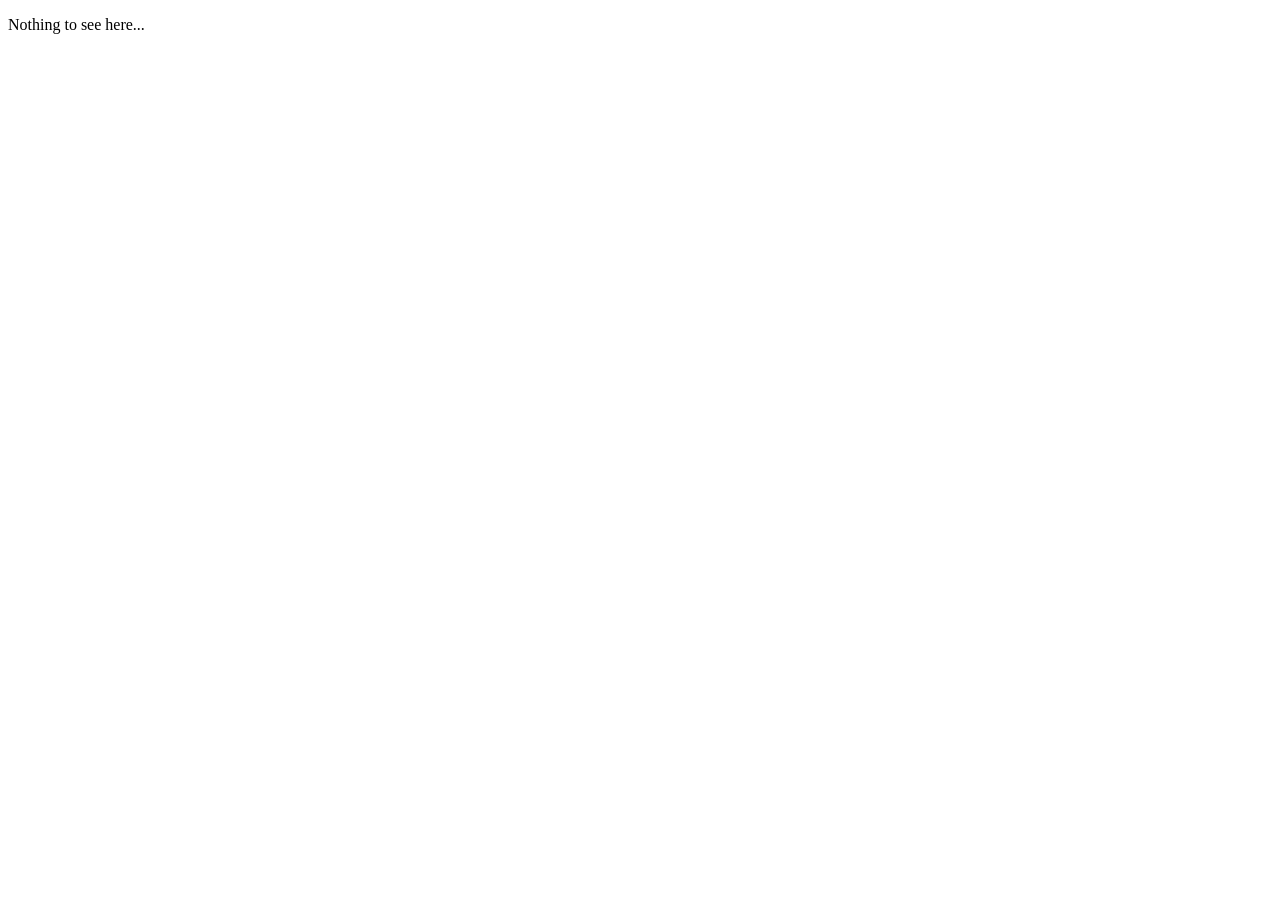
==== index.html @ c0b7fe84 "update index.html" ====
<!DOCTYPE html>
<html lang="en">
<head>
  <meta charset="UTF-8">
  <meta http-equiv="X-UA-Compatible" content="IE=Edge">
  <meta name="viewport" content="width=device-width, initial-scale=1">

  <title>HTML</title>
  
  <!-- HTML -->
  

  <!-- Custom Styles -->
  <link rel="stylesheet" href="style.css">
</head>

<body>
  <p>Nothing to see here...</p>
  <!-- Project -->
  <script src="main.js"></script>
</body>
</html>
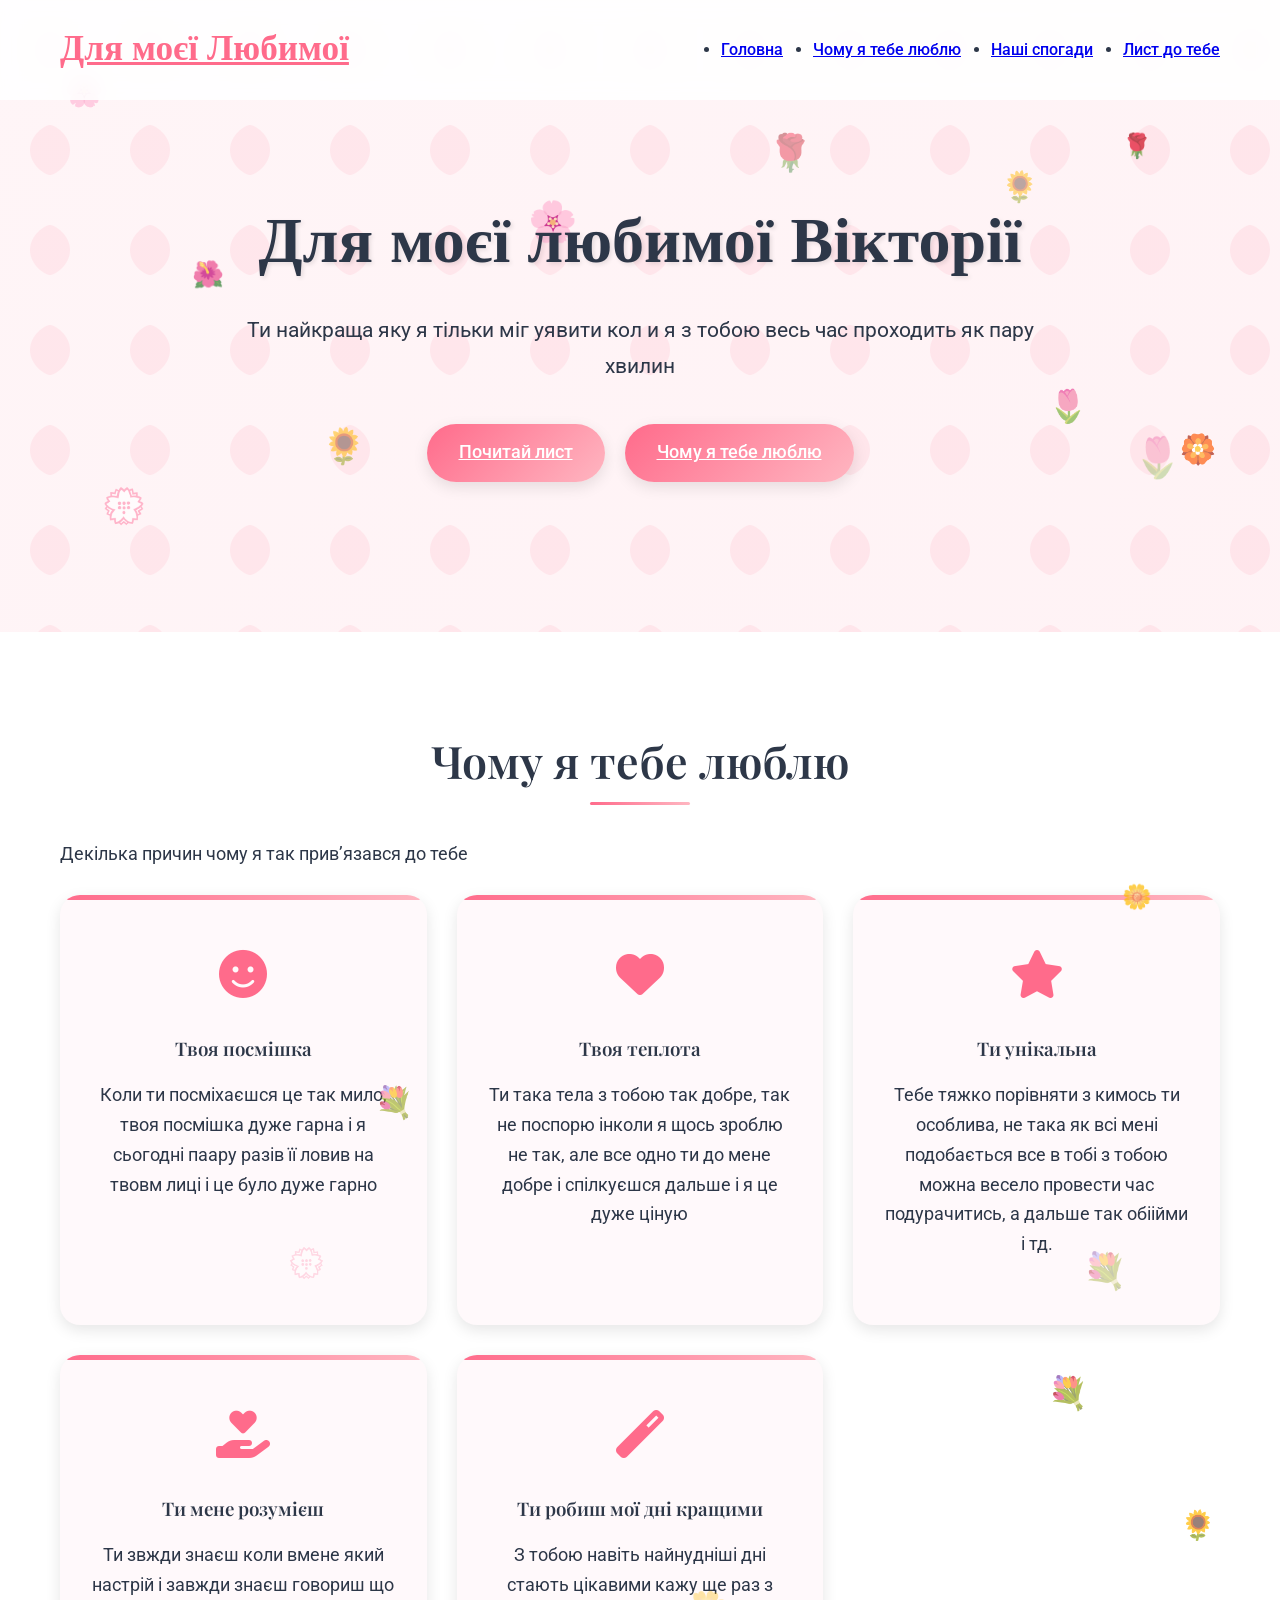
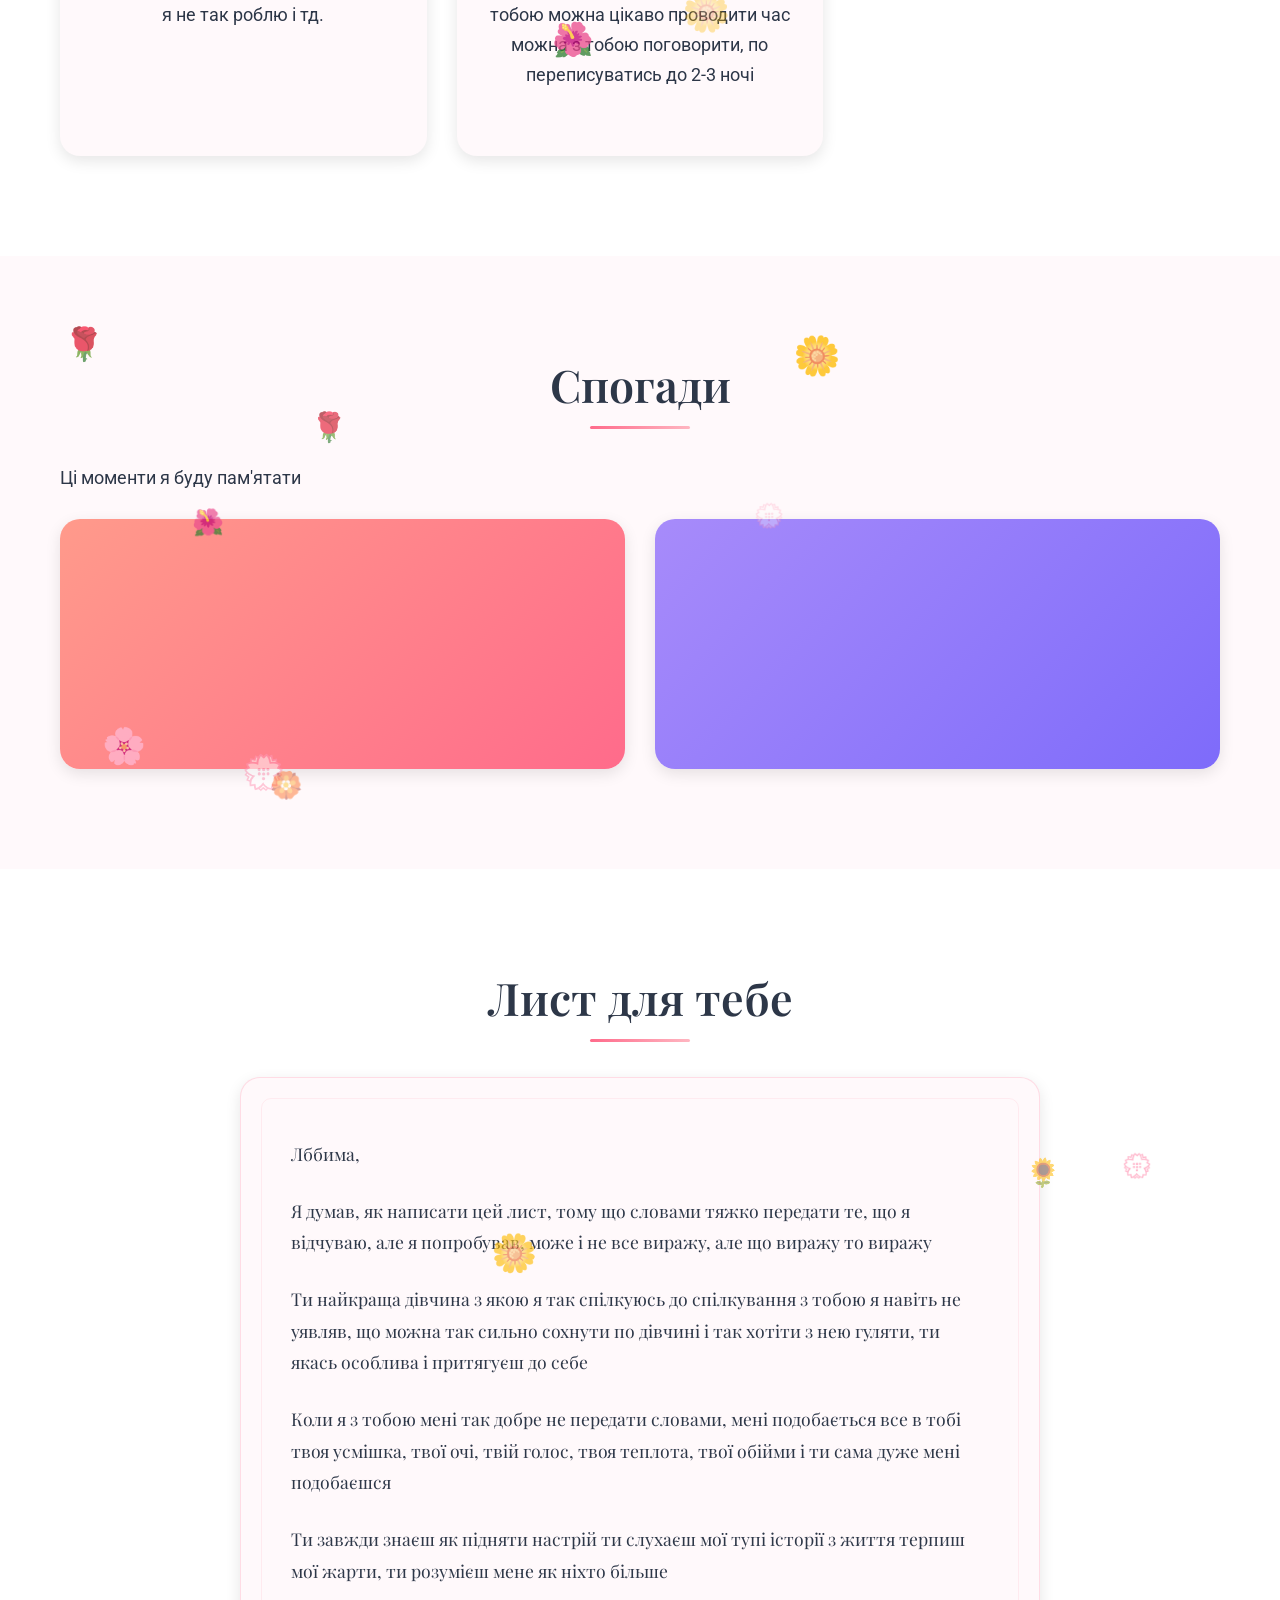
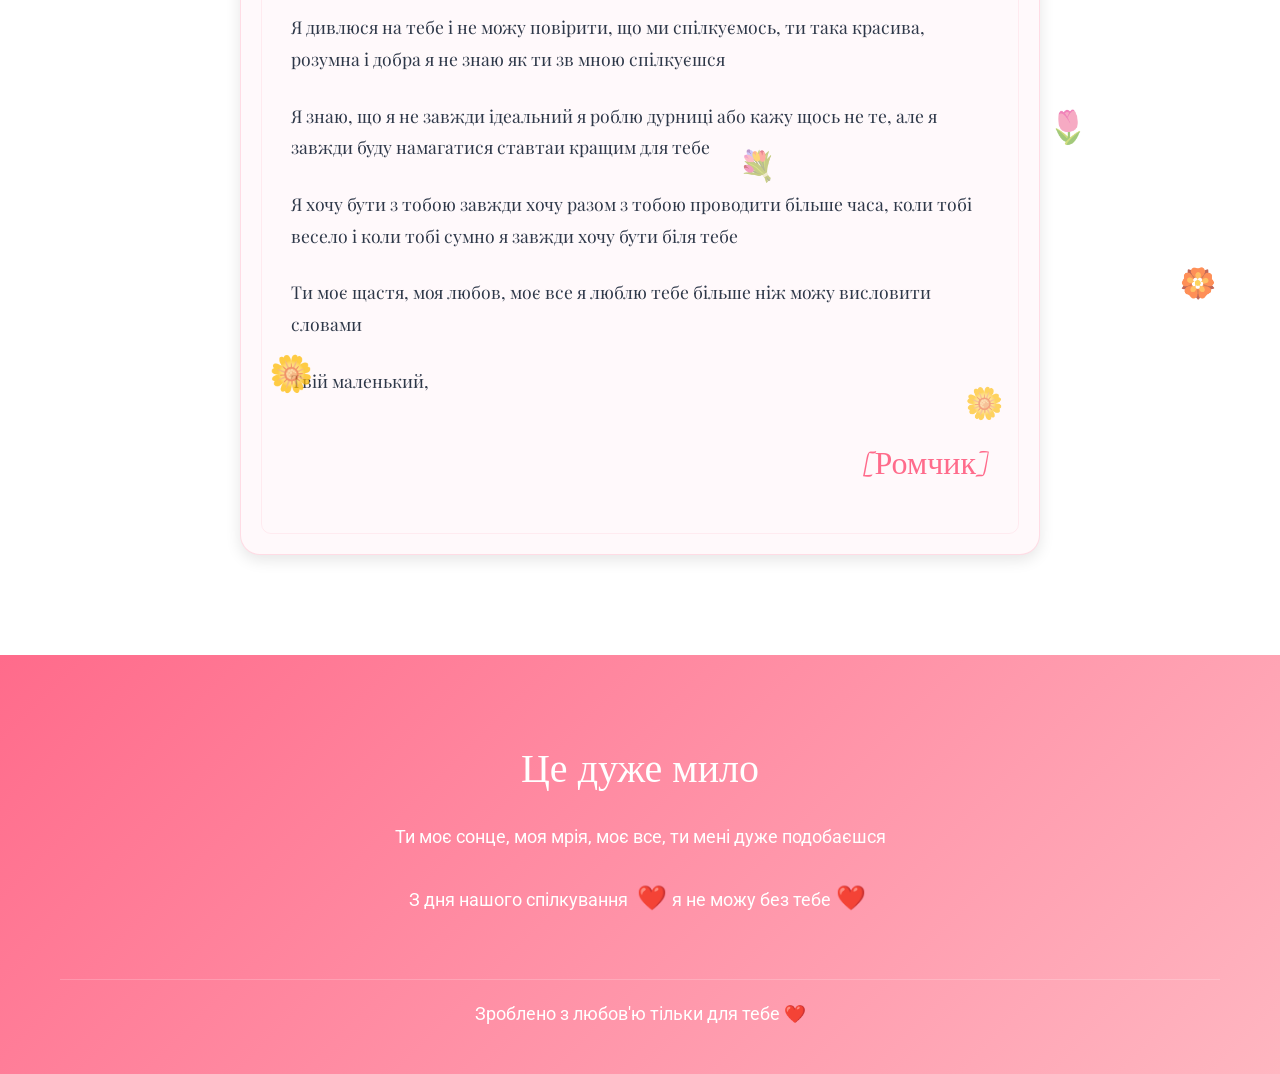
==== commit c07b77b6: "update index.html" ====
--- a/index.html
+++ b/index.html
@@ -1,22 +1,864 @@
 <!DOCTYPE html>
-<html lang="en">
+<html lang="uk">
 <head>
-  <meta charset="UTF-8">
-  <meta http-equiv="X-UA-Compatible" content="IE=Edge">
-  <meta name="viewport" content="width=device-width, initial-scale=1">
-
-  <title>HTML</title>
-  
-  <!-- HTML -->
-  
-
-  <!-- Custom Styles -->
-  <link rel="stylesheet" href="style.css">
+    <meta charset="UTF-8">
+    <meta name="viewport" content="width=device-width, initial-scale=1.0">
+    <title>Для моєї дівчини</title>
+    <link rel="stylesheet" href="https://cdnjs.cloudflare.com/ajax/libs/font-awesome/6.4.0/css/all.min.css">
+    <link href="https://fonts.googleapis.com/css2?family=Dancing+Script:wght@400;500;600;700&family=Playfair+Display:ital,wght@0,400;0,500;0,600;1,400&family=Roboto:wght@300;400;500&display=swap" rel="stylesheet">
+    <style>
+        :root {
+            --primary: #FF6B8B;
+            --primary-light: #FFB6C1;
+            --secondary: #FFD166;
+            --accent: #A78BFA;
+            --dark: #2D3748;
+            --light: #FFF9FB;
+            --transition: all 0.5s ease;
+            --shadow: 0 5px 15px rgba(0, 0, 0, 0.1);
+        }
+
+        * {
+            margin: 0;
+            padding: 0;
+            box-sizing: border-box;
+        }
+
+        html {
+            scroll-behavior: smooth;
+        }
+
+        body {
+            font-family: 'Roboto', sans-serif;
+            line-height: 1.7;
+            color: var(--dark);
+            background: linear-gradient(135deg, #fff5f7 0%, #ffeef2 100%);
+            overflow-x: hidden;
+            min-height: 100vh;
+        }
+
+        .container {
+            width: 100%;
+            max-width: 1200px;
+            margin: 0 auto;
+            padding: 0 20px;
+        }
+
+        section {
+            padding: 100px 0;
+            position: relative;
+        }
+
+        h1, h2, h3, h4, h5, h6 {
+            font-family: 'Playfair Display', serif;
+            font-weight: 600;
+            line-height: 1.3;
+            margin-bottom: 20px;
+        }
+
+        h1 {
+            font-size: 4rem;
+            font-family: 'Dancing Script', cursive;
+            text-shadow: 2px 2px 4px rgba(0, 0, 0, 0.1);
+        }
+
+        h2 {
+            font-size: 2.8rem;
+            text-align: center;
+            margin-bottom: 50px;
+            position: relative;
+        }
+
+        h2::after {
+            content: '';
+            position: absolute;
+            bottom: -15px;
+            left: 50%;
+            transform: translateX(-50%);
+            width: 100px;
+            height: 3px;
+            background: linear-gradient(to right, var(--primary), var(--primary-light));
+            border-radius: 3px;
+        }
+
+        p {
+            margin-bottom: 25px;
+            font-size: 1.1rem;
+        }
+
+        .btn {
+            display: inline-block;
+            padding: 14px 32px;
+            background: linear-gradient(135deg, var(--primary), var(--primary-light));
+            color: white;
+            border: none;
+            border-radius: 50px;
+            font-weight: 500;
+            cursor: pointer;
+            transition: var(--transition);
+            text-align: center;
+            box-shadow: var(--shadow);
+            font-size: 1.1rem;
+        }
+
+        .btn:hover {
+            transform: translateY(-5px);
+            box-shadow: 0 10px 20px rgba(0, 0, 0, 0.15);
+        }
+
+        .heart {
+            color: var(--primary);
+            animation: heartbeat 1.5s ease infinite;
+        }
+
+        /* Header */
+        header {
+            position: fixed;
+            top: 0;
+            left: 0;
+            width: 100%;
+            z-index: 1000;
+            padding: 20px 0;
+            transition: var(--transition);
+            background-color: rgba(255, 255, 255, 0.9);
+            backdrop-filter: blur(10px);
+        }
+
+        header.scrolled {
+            padding: 15px 0;
+            box-shadow: var(--shadow);
+        }
+
+        .header-container {
+            display: flex;
+            justify-content: space-between;
+            align-items: center;
+        }
+
+        .logo {
+            font-family: 'Dancing Script', cursive;
+            font-size: 2.2rem;
+            font-weight: 700;
+            color: var(--primary);
+        }
+
+        .nav-links {
+            display: flex;
+            gap: 30px;
+        }
+
+        .nav-links a {
+            font-weight: 500;
+            position: relative;
+        }
+
+        .nav-links a::after {
+            content: '';
+            position: absolute;
+            bottom: -5px;
+            left: 0;
+            width: 0;
+            height: 2px;
+            background-color: var(--primary);
+            transition: var(--transition);
+        }
+
+        .nav-links a:hover::after {
+            width: 100%;
+        }
+
+        /* Hero Section */
+        .hero {
+            padding: 200px 0 150px;
+            text-align: center;
+            background: url('data:image/svg+xml;utf8,<svg xmlns="http://www.w3.org/2000/svg" width="100" height="100" viewBox="0 0 100 100"><path fill="%23FF6B8B" opacity="0.1" d="M30,50 C30,65 45,75 50,75 C55,75 70,65 70,50 C70,35 55,25 50,25 C45,25 30,35 30,50 Z"/></svg>') repeat;
+            position: relative;
+            overflow: hidden;
+        }
+
+        .hero-content {
+            max-width: 800px;
+            margin: 0 auto;
+            position: relative;
+            z-index: 2;
+        }
+
+        .hero h1 {
+            margin-bottom: 30px;
+            animation: fadeInUp 1s ease;
+        }
+
+        .hero p {
+            font-size: 1.3rem;
+            margin-bottom: 40px;
+            animation: fadeInUp 1s ease 0.3s both;
+        }
+
+        .hero-btns {
+            display: flex;
+            gap: 20px;
+            justify-content: center;
+            animation: fadeInUp 1s ease 0.6s both;
+        }
+
+        /* Love Reasons Section */
+        .love-reasons {
+            background-color: white;
+            position: relative;
+        }
+
+        .reasons-grid {
+            display: grid;
+            grid-template-columns: repeat(auto-fit, minmax(300px, 1fr));
+            gap: 30px;
+        }
+
+        .reason-card {
+            background-color: var(--light);
+            padding: 40px 30px;
+            border-radius: 20px;
+            box-shadow: var(--shadow);
+            transition: var(--transition);
+            text-align: center;
+            position: relative;
+            overflow: hidden;
+        }
+
+        .reason-card::before {
+            content: '';
+            position: absolute;
+            top: 0;
+            left: 0;
+            width: 100%;
+            height: 5px;
+            background: linear-gradient(to right, var(--primary), var(--primary-light));
+        }
+
+        .reason-card:hover {
+            transform: translateY(-10px);
+            box-shadow: 0 15px 30px rgba(0, 0, 0, 0.15);
+        }
+
+        .reason-icon {
+            font-size: 3rem;
+            color: var(--primary);
+            margin-bottom: 20px;
+        }
+
+        /* Memories Section */
+        .memories {
+            background-color: var(--light);
+            position: relative;
+        }
+
+        .memories-grid {
+            display: grid;
+            grid-template-columns: repeat(auto-fit, minmax(300px, 1fr));
+            gap: 30px;
+        }
+
+        .memory-card {
+            border-radius: 20px;
+            overflow: hidden;
+            box-shadow: var(--shadow);
+            transition: var(--transition);
+            position: relative;
+        }
+
+        .memory-card:hover {
+            transform: translateY(-10px);
+            box-shadow: 0 15px 30px rgba(0, 0, 0, 0.15);
+        }
+
+        .memory-img {
+            width: 100%;
+            height: 250px;
+            object-fit: cover;
+            transition: var(--transition);
+        }
+
+        .memory-overlay {
+            position: absolute;
+            bottom: 0;
+            left: 0;
+            right: 0;
+            background: linear-gradient(to top, rgba(0,0,0,0.7), transparent);
+            color: white;
+            padding: 30px 20px 20px;
+            transform: translateY(100%);
+            transition: var(--transition);
+        }
+
+        .memory-card:hover .memory-overlay {
+            transform: translateY(0);
+        }
+
+        /* Love Letter Section */
+        .love-letter {
+            background-color: white;
+            position: relative;
+        }
+
+        .letter-container {
+            max-width: 800px;
+            margin: 0 auto;
+            background-color: var(--light);
+            padding: 60px 50px;
+            border-radius: 20px;
+            box-shadow: var(--shadow);
+            position: relative;
+            border: 1px solid rgba(255, 107, 139, 0.2);
+        }
+
+        .letter-container::before {
+            content: '';
+            position: absolute;
+            top: 20px;
+            left: 20px;
+            right: 20px;
+            bottom: 20px;
+            border: 1px solid rgba(255, 107, 139, 0.1);
+            border-radius: 10px;
+            pointer-events: none;
+        }
+
+        .letter-content {
+            font-family: 'Playfair Display', serif;
+            font-size: 1.2rem;
+            line-height: 1.8;
+        }
+
+        .signature {
+            text-align: right;
+            font-family: 'Dancing Script', cursive;
+            font-size: 2rem;
+            margin-top: 40px;
+            color: var(--primary);
+        }
+
+        /* Flowers */
+        .flower {
+            position: absolute;
+            z-index: 1;
+            opacity: 0.7;
+            animation: float 6s ease-in-out infinite;
+        }
+
+        .flower-1 {
+            top: 10%;
+            left: 5%;
+            animation-delay: 0s;
+            font-size: 2rem;
+            color: var(--primary);
+        }
+
+        .flower-2 {
+            top: 20%;
+            right: 10%;
+            animation-delay: 1s;
+            font-size: 1.5rem;
+            color: var(--accent);
+        }
+
+        .flower-3 {
+            bottom: 15%;
+            left: 8%;
+            animation-delay: 2s;
+            font-size: 2.2rem;
+            color: var(--primary-light);
+        }
+
+        .flower-4 {
+            bottom: 25%;
+            right: 5%;
+            animation-delay: 3s;
+            font-size: 1.8rem;
+            color: var(--secondary);
+        }
+
+        .flower-5 {
+            top: 40%;
+            left: 15%;
+            animation-delay: 4s;
+            font-size: 1.6rem;
+            color: var(--primary);
+        }
+
+        .flower-6 {
+            top: 60%;
+            right: 15%;
+            animation-delay: 5s;
+            font-size: 2rem;
+            color: var(--accent);
+        }
+
+        /* Footer */
+        footer {
+            background: linear-gradient(135deg, var(--primary), var(--primary-light));
+            color: white;
+            padding: 80px 0 20px;
+            text-align: center;
+        }
+
+        .footer-content {
+            max-width: 600px;
+            margin: 0 auto 60px;
+        }
+
+        .footer-logo {
+            font-family: 'Dancing Script', cursive;
+            font-size: 2.5rem;
+            margin-bottom: 20px;
+        }
+
+        .footer-heart {
+            color: white;
+            animation: heartbeat 1.5s ease infinite;
+            font-size: 1.5rem;
+            margin: 0 5px;
+        }
+
+        .social-links {
+            display: flex;
+            justify-content: center;
+            gap: 20px;
+            margin-top: 30px;
+        }
+
+        .social-links a {
+            display: flex;
+            align-items: center;
+            justify-content: center;
+            width: 50px;
+            height: 50px;
+            border-radius: 50%;
+            background-color: rgba(255, 255, 255, 0.2);
+            transition: var(--transition);
+        }
+
+        .social-links a:hover {
+            background-color: rgba(255, 255, 255, 0.3);
+            transform: translateY(-5px);
+        }
+
+        .footer-bottom {
+            padding-top: 20px;
+            border-top: 1px solid rgba(255, 255, 255, 0.2);
+        }
+
+        /* Animations */
+        @keyframes fadeInUp {
+            from {
+                opacity: 0;
+                transform: translateY(30px);
+            }
+            to {
+                opacity: 1;
+                transform: translateY(0);
+            }
+        }
+
+        @keyframes float {
+            0% {
+                transform: translateY(0) rotate(0deg);
+            }
+            50% {
+                transform: translateY(-20px) rotate(10deg);
+            }
+            100% {
+                transform: translateY(0) rotate(0deg);
+            }
+        }
+
+        @keyframes heartbeat {
+            0% {
+                transform: scale(1);
+            }
+            5% {
+                transform: scale(1.1);
+            }
+            10% {
+                transform: scale(1);
+            }
+            15% {
+                transform: scale(1.2);
+            }
+            50% {
+                transform: scale(1);
+            }
+            100% {
+                transform: scale(1);
+            }
+        }
+
+        /* Responsive Design */
+        @media (max-width: 992px) {
+            h1 {
+                font-size: 3.2rem;
+            }
+            
+            h2 {
+                font-size: 2.4rem;
+            }
+        }
+
+        @media (max-width: 768px) {
+            .nav-links {
+                display: none;
+            }
+            
+            .hero {
+                padding: 150px 0 100px;
+            }
+            
+            .hero-btns {
+                flex-direction: column;
+                align-items: center;
+            }
+            
+            section {
+                padding: 80px 0;
+            }
+            
+            .letter-container {
+                padding: 40px 30px;
+            }
+        }
+
+        @media (max-width: 576px) {
+            h1 {
+                font-size: 2.5rem;
+            }
+            
+            h2 {
+                font-size: 2rem;
+            }
+            
+            .btn {
+                padding: 12px 24px;
+            }
+        }
+    </style>
 </head>
-
 <body>
-  <p>Nothing to see here...</p>
-  <!-- Project -->
-  <script src="main.js"></script>
+    <!-- Header -->
+    <header id="header">
+        <div class="container header-container">
+            <a href="#" class="logo">Для моєї Любимої</a>
+            
+            <nav class="nav">
+                <ul class="nav-links">
+                    <li><a href="#home">Головна</a></li>
+                    <li><a href="#reasons">Чому я тебе люблю</a></li>
+                    <li><a href="#memories">Наші спогади</a></li>
+                    <li><a href="#letter">Лист до тебе</a></li>
+                </ul>
+            </nav>
+        </div>
+    </header>
+
+    <!-- Hero Section -->
+    <section class="hero" id="home">
+        <div class="container">
+            <div class="hero-content">
+                <h1>Для моєї любимої Вікторії</h1>
+                <p>Ти найкраща яку я тільки міг уявити кол и я з тобою весь час проходить як пару хвилин</p>
+                <div class="hero-btns">
+                    <a href="#letter" class="btn">Почитай лист</a>
+                    <a href="#reasons" class="btn btn-secondary">Чому я тебе люблю</a>
+                </div>
+            </div>
+        </div>
+        
+        <!-- Animated Flowers -->
+        <div class="flower flower-1">🌸</div>
+        <div class="flower flower-2">🌹</div>
+        <div class="flower flower-3">💮</div>
+        <div class="flower flower-4">🏵️</div>
+        <div class="flower flower-5">🌺</div>
+        <div class="flower flower-6">🌷</div>
+    </section>
+
+    <!-- Love Reasons Section -->
+    <section class="love-reasons" id="reasons">
+        <div class="container">
+            <h2>Чому я тебе люблю</h2>
+            <p class="section-subtitle">Декілька причин чому я так привʼязався до тебе</p>
+            
+            <div class="reasons-grid">
+                <div class="reason-card">
+                    <div class="reason-icon">
+                        <i class="fas fa-smile"></i>
+                    </div>
+                    <h3>Твоя посмішка</h3>
+                    <p>Коли ти посміхаєшся це так мило, твоя посмішка дуже гарна і я сьогодні пару разів її ловив на твомв лиці і це було дуже гарно</p>
+                </div>
+                
+                <div class="reason-card">
+                    <div class="reason-icon">
+                        <i class="fas fa-heart"></i>
+                    </div>
+                    <h3>Твоя теплота</h3>
+                    <p>Ти така тепла з тобою так добре, так не поспорю інколи я щось зроблю не так, але все одно ти до мене добре і спілкуєшся дальше і я це дуже ціную</p>
+                </div>
+               
+                <div class="reason-card">
+                    <div class="reason-icon">
+                        <i class="fas fa-star"></i>
+                    </div>
+                    <h3>Ти унікальна</h3>
+                    <p>Тебе тяжко порівняти з кимось ти особлива, не така як всі мені подобається все в тобі з тобою можна весело провести час подурачитись, а дальше так обіійми і тд.</p>
+                </div>
+                
+                <div class="reason-card">
+                    <div class="reason-icon">
+                        <i class="fas fa-hand-holding-heart"></i>
+                    </div>
+                    <h3>Ти мене розумієш</h3>
+                    <p>Ти завжди знаєш коли вмене який настрій і завжди знаєш говориш що я не так роблю і тд.</p>
+                </div>
+                
+                <div class="reason-card">
+                    <div class="reason-icon">
+                        <i class="fas fa-magic"></i>
+                    </div>
+                    <h3>Ти робиш мої дні кращими</h3>
+                    <p>З тобою навіть найнудніші дні стають цікавими кажу ще раз з тобою можна цікаво проводити час можна з тобою поговорити, по переписуватись до 2-3 ночі</p>
+                </div>
+            </div>
+        </div>
+        
+        <!-- More Flowers -->
+        <div class="flower flower-2">🌼</div>
+        <div class="flower flower-4">🌻</div>
+        <div class="flower flower-6">💐</div>
+    </section>
+
+    <!-- Memories Section -->
+    <section class="memories" id="memories">
+        <div class="container">
+            <h2>Спогади</h2>
+            <p class="section-subtitle">Ці моменти я буду пам'ятати</p>
+            
+            <div class="memories-grid">
+                <div class="memory-card">
+                    <div class="memory-img" style="background: linear-gradient(135deg, #FF9A8B, #FF6B8B);"></div>
+                    <div class="memory-overlay">
+                        <h3>Як я тобі написав що ти мені подобаєшся</h3>
+                        <p>Я пам'ятаю той день, коли написав що ти мені подобаєшся так це було крінжово, але що за то зараз добре ну так може тобі зі мною не добре, в деяких моментах не слідкую за мовою і тд</p>
+                    </div>
+                </div>
+                
+                <div class="memory-card">
+                    <div class="memory-img" style="background: linear-gradient(135deg, #A78BFA, #7E6BFA);"></div>
+                    <div class="memory-overlay">
+                        <h3>Перший раз гуляли в двох</h3>
+                        <p>Ми пішли гуляти і я запитав де Анжеліка бо думав що вона буде також, так і зрозумів після цієї прогулянки що мені добре
+                        з тобою, ми тоді весело провели час</p>
+                    </div>
+                </div>
+            </div>
+        </div>
+        
+        <!-- More Flowers -->
+        <div class="flower flower-1">🌹</div>
+        <div class="flower flower-3">🌸</div>
+        <div class="flower flower-5">🌺</div>
+    </section>
+
+    <!-- Love Letter Section -->
+    <section class="love-letter" id="letter">
+        <div class="container">
+            <h2>Лист для тебе</h2>
+            
+            <div class="letter-container">
+                <div class="letter-content">
+                    <p>Любима,</p>
+                    
+                    <p>Я 
+                    думав, як написати цей лист, тому що словами тяжко передати те, що я відчуваю, але я попробував, може і не все виражу, але що виражу то виражу</p>
+                    
+                    <p>Ти найкраща дівчина з якою я так спілкуюсь до спілкування з тобою я навіть не уявляв, що можна так сильно сохнути по дівчині і так хотіти з нею гуляти, ти якась особлива і притягуєш до себе</p>
+                    
+                    <p>Коли я з тобою мені так добре не передати словами, мені подобається все в тобі твоя усмішка, твої очі, твій голос, твоя теплота, твої обійми і ти сама дуже мені подобаєшся</p>
+                    
+                    <p>Ти завжди знаєш як підняти настрій ти слухаєш мої тупі історії з життя терпиш мої жарти, ти розумієш мене як ніхто більше</p>
+                    
+                    <p>Я дивлюся на тебе і не можу повірити, що ми спілкуємось, ти така красива, розумна і добра я не знаю як ти зв мною спілкуєшся</p>
+                    
+                    <p>Я знаю, що я не завжди ідеальний я роблю дурниці або кажу щось не те, але я завжди буду намагатися ставати кращим для тебе</p>
+                    
+                    <p>Я хочу бути з тобою завжди хочу разом з тобою проводити більше часа, коли тобі весело і коли тобі сумно я завжди хочу бути біля тебе</p>
+                    
+                    <p>Ти моє щастя, моя любов, моє все я люблю тебе більше ніж можу висловити словами</p>
+                    
+                    <p>Твій маленький,</p>
+                    
+                    <div class="signature">[Ромчик]</div>
+                </div>
+            </div>
+        </div>
+        
+        <!-- More Flowers -->
+        <div class="flower flower-2">💮</div>
+        <div class="flower flower-4">🏵️</div>
+        <div class="flower flower-6">🌷</div>
+    </section>
+
+    <!-- Footer -->
+    <footer>
+        <div class="container">
+            <div class="footer-content">
+                <div class="footer-logo">Це дуже мило</div>
+                <p>Ти моє сонце, моя мрія, моє все, ти мені дуже подобаєшся</p>
+                <p>З дня нашого спілкування <span class="footer-heart">❤️</span>я не можу без тебе<span class="footer-heart">❤️</span></p>
+                
+
+            </div>
+            
+            <div class="footer-bottom">
+                <p>Зроблено з любов'ю тільки для тебе ❤️</p>
+            </div>
+        </div>
+    </footer>
+
+    <script>
+        // Header scroll effect
+        const header = document.getElementById('header');
+        window.addEventListener('scroll', () => {
+            if (window.scrollY > 100) {
+                header.classList.add('scrolled');
+            } else {
+                header.classList.remove('scrolled');
+            }
+        });
+
+        // Create more flowers dynamically
+        function createFlowers() {
+            const sections = document.querySelectorAll('section');
+            const flowerEmojis = ['🌸', '🌹', '💮', '🏵️', '🌺', '🌷', '🌼', '🌻', '💐'];
+            
+            sections.forEach(section => {
+                // Add 3-5 flowers to each section
+                for (let i = 0; i < 5; i++) {
+                    const flower = document.createElement('div');
+                    flower.className = 'flower';
+                    flower.innerHTML = flowerEmojis[Math.floor(Math.random() * flowerEmojis.length)];
+                    
+                    // Random position
+                    const top = Math.random() * 80 + 10; // 10% to 90%
+                    const left = Math.random() * 80 + 10; // 10% to 90%
+                    
+                    flower.style.top = `${top}%`;
+                    flower.style.left = `${left}%`;
+                    flower.style.fontSize = `${Math.random() * 1 + 1.5}rem`;
+                    flower.style.animationDelay = `${Math.random() * 6}s`;
+                    flower.style.opacity = `${Math.random() * 0.5 + 0.3}`;
+                    
+                    section.appendChild(flower);
+                }
+            });
+        }
+
+        // Initialize when page loads
+        window.addEventListener('load', createFlowers);
+
+        // Smooth scrolling for anchor links
+        document.querySelectorAll('a[href^="#"]').forEach(anchor => {
+            anchor.addEventListener('click', function (e) {
+                e.preventDefault();
+                
+                const targetId = this.getAttribute('href');
+                if (targetId === '#') return;
+                
+                const targetElement = document.querySelector(targetId);
+                if (targetElement) {
+                    window.scrollTo({
+                        top: targetElement.offsetTop - 80,
+                        behavior: 'smooth'
+                    });
+                }
+            });
+        });
+
+        // Add floating hearts on click
+        document.addEventListener('click', function(e) {
+            createHeart(e.clientX, e.clientY);
+        });
+
+        function createHeart(x, y) {
+            const heart = document.createElement('div');
+            heart.innerHTML = '❤️';
+            heart.style.position = 'fixed';
+            heart.style.left = `${x}px`;
+            heart.style.top = `${y}px`;
+            heart.style.fontSize = '2rem';
+            heart.style.pointerEvents = 'none';
+            heart.style.zIndex = '9999';
+            heart.style.animation = 'float 2s ease-out forwards';
+            
+            document.body.appendChild(heart);
+            
+            // Remove heart after animation
+            setTimeout(() => {
+                heart.remove();
+            }, 2000);
+        }
+
+        // Add random spelling mistakes to text after page loads
+        window.addEventListener('load', function() {
+            // Function to occasionally add spelling mistakes
+            function addMistakes(element) {
+                const text = element.textContent;
+                const words = text.split(' ');
+                
+                // Only change some texts (not all)
+                if (Math.random() > 0.7) return;
+                
+                const mistakeCount = Math.floor(Math.random() * 2) + 1; // 1-2 mistakes
+                
+                for (let i = 0; i < mistakeCount; i++) {
+                    const randomIndex = Math.floor(Math.random() * words.length);
+                    
+                    // Simple mistakes - remove a letter or swap letters
+                    if (words[randomIndex].length > 3) {
+                        const mistakeType = Math.floor(Math.random() * 3);
+                        
+                        switch(mistakeType) {
+                            case 0: // Remove a random letter
+                                const removePos = Math.floor(Math.random() * (words[randomIndex].length - 2)) + 1;
+                                words[randomIndex] = words[randomIndex].substring(0, removePos) + 
+                                                   words[randomIndex].substring(removePos + 1);
+                                break;
+                            case 1: // Swap two adjacent letters
+                                if (words[randomIndex].length > 4) {
+                                    const swapPos = Math.floor(Math.random() * (words[randomIndex].length - 2)) + 1;
+                                    const arr = words[randomIndex].split('');
+                                    [arr[swapPos], arr[swapPos+1]] = [arr[swapPos+1], arr[swapPos]];
+                                    words[randomIndex] = arr.join('');
+                                }
+                                break;
+                            case 2: // Add an extra letter
+                                const addPos = Math.floor(Math.random() * words[randomIndex].length);
+                                const extraLetter = words[randomIndex][addPos];
+                                words[randomIndex] = words[randomIndex].substring(0, addPos) + 
+                                                   extraLetter + words[randomIndex].substring(addPos);
+                                break;
+                        }
+                    }
+                }
+                
+                element.textContent = words.join(' ');
+            }
+            
+            // Apply to some paragraph elements
+            const paragraphs = document.querySelectorAll('.letter-content p, .reason-card p, .memory-overlay p');
+            paragraphs.forEach(p => {
+                if (Math.random() > 0.5) { // 50% chance to add mistakes to each paragraph
+                    addMistakes(p);
+                }
+            });
+        });
+    </script>
 </body>
 </html>
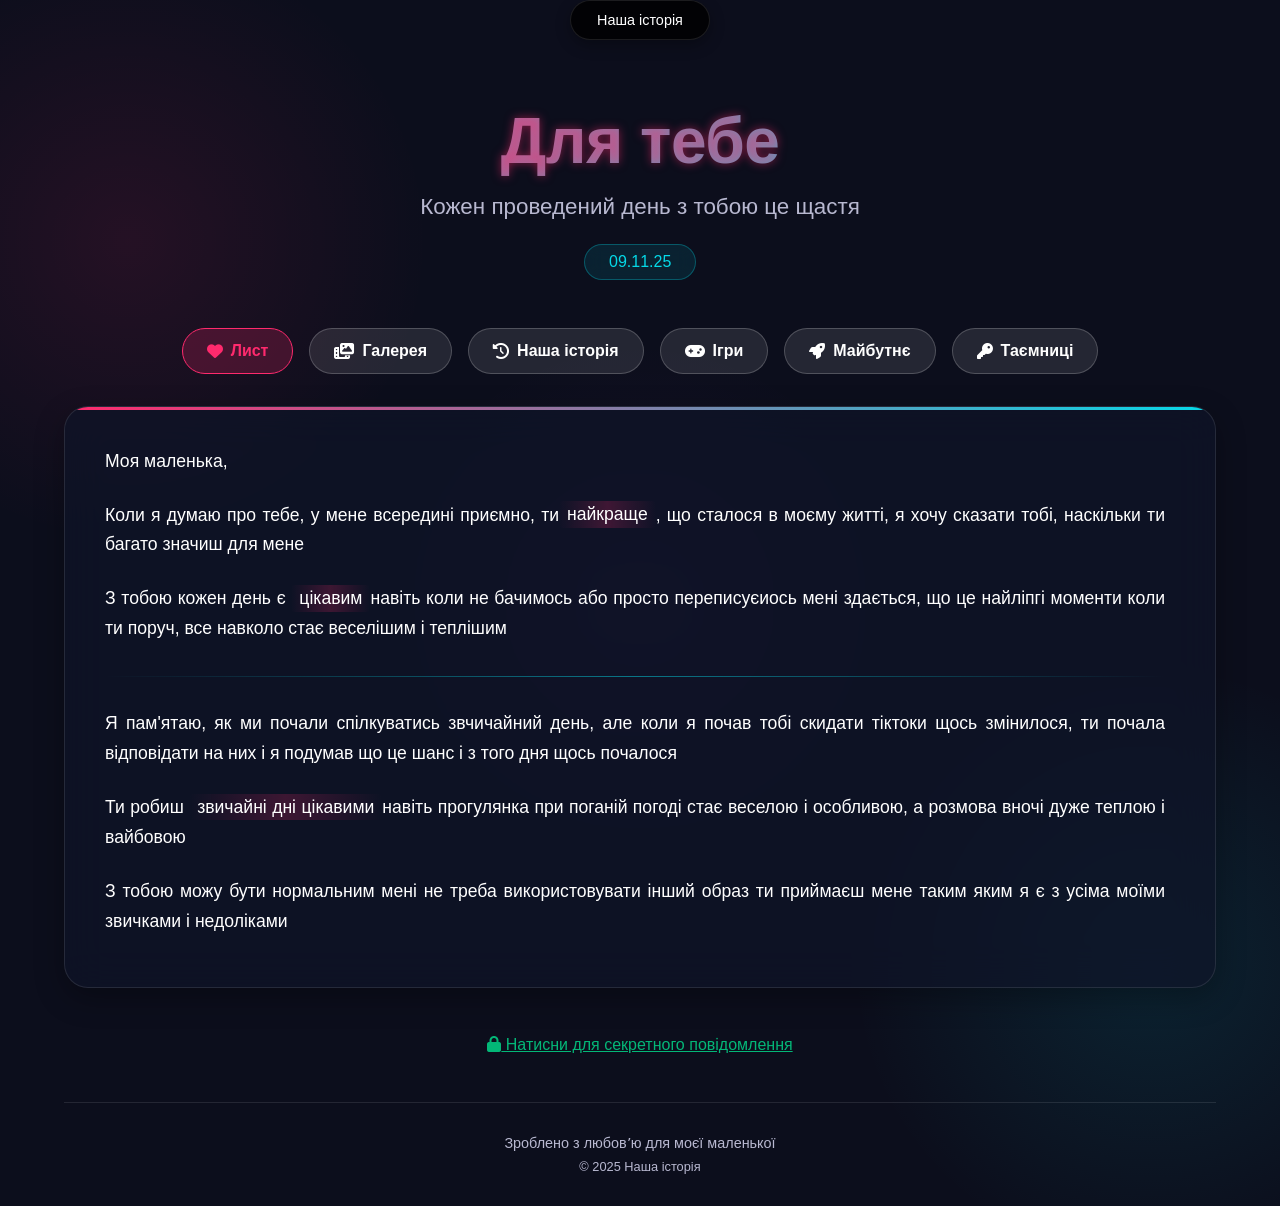
==== commit edc2cae5: "Create index.html" ====
--- a/index.html
+++ b/index.html
@@ -3,862 +3,1719 @@
 <head>
     <meta charset="UTF-8">
     <meta name="viewport" content="width=device-width, initial-scale=1.0">
-    <title>Для моєї дівчини</title>
+    <title>Наша історія • Неонова любов</title>
     <link rel="stylesheet" href="https://cdnjs.cloudflare.com/ajax/libs/font-awesome/6.4.0/css/all.min.css">
-    <link href="https://fonts.googleapis.com/css2?family=Dancing+Script:wght@400;500;600;700&family=Playfair+Display:ital,wght@0,400;0,500;0,600;1,400&family=Roboto:wght@300;400;500&display=swap" rel="stylesheet">
     <style>
-        :root {
-            --primary: #FF6B8B;
-            --primary-light: #FFB6C1;
-            --secondary: #FFD166;
-            --accent: #A78BFA;
-            --dark: #2D3748;
-            --light: #FFF9FB;
-            --transition: all 0.5s ease;
-            --shadow: 0 5px 15px rgba(0, 0, 0, 0.1);
-        }
-
         * {
             margin: 0;
             padding: 0;
             box-sizing: border-box;
-        }
-
-        html {
-            scroll-behavior: smooth;
+            font-family: 'SF Pro Display', -apple-system, BlinkMacSystemFont, sans-serif;
+        }
+
+        :root {
+            --neon-pink: #ff2a6d;
+            --neon-blue: #05d9e8;
+            --neon-purple: #c04cfd;
+            --neon-green: #00ff9f;
+            --dark-bg: #0c0e1c;
+            --darker-bg: #070a15;
+            --card-bg: rgba(15, 20, 40, 0.7);
+            --text-primary: #ffffff;
+            --text-secondary: #b8b8d0;
         }
 
         body {
-            font-family: 'Roboto', sans-serif;
-            line-height: 1.7;
-            color: var(--dark);
-            background: linear-gradient(135deg, #fff5f7 0%, #ffeef2 100%);
+            background: var(--dark-bg);
+            color: var(--text-primary);
+            min-height: 100vh;
             overflow-x: hidden;
-            min-height: 100vh;
+            background-image: 
+                radial-gradient(circle at 10% 20%, rgba(255, 42, 109, 0.1) 0%, transparent 20%),
+                radial-gradient(circle at 90% 80%, rgba(5, 217, 232, 0.1) 0%, transparent 20%),
+                radial-gradient(circle at 50% 50%, rgba(192, 76, 253, 0.05) 0%, transparent 30%);
         }
 
         .container {
-            width: 100%;
             max-width: 1200px;
             margin: 0 auto;
-            padding: 0 20px;
-        }
-
-        section {
-            padding: 100px 0;
+            padding: 2rem 1.5rem;
+        }
+
+        .header {
+            text-align: center;
+            margin-bottom: 3rem;
             position: relative;
         }
 
-        h1, h2, h3, h4, h5, h6 {
-            font-family: 'Playfair Display', serif;
+        .neon-title {
+            font-size: 4rem;
+            font-weight: 800;
+            background: linear-gradient(135deg, var(--neon-pink), var(--neon-blue));
+            -webkit-background-clip: text;
+            -webkit-text-fill-color: transparent;
+            margin-bottom: 1rem;
+            letter-spacing: -0.5px;
+            text-shadow: 0 0 10px rgba(255, 42, 109, 0.5);
+        }
+
+        .subtitle {
+            font-size: 1.4rem;
+            color: var(--text-secondary);
+            font-weight: 300;
+            margin-bottom: 1.5rem;
+        }
+
+        .date {
+            font-size: 1rem;
+            color: var(--neon-blue);
+            display: inline-block;
+            padding: 0.5rem 1.5rem;
+            border: 1px solid rgba(5, 217, 232, 0.3);
+            border-radius: 50px;
+            backdrop-filter: blur(10px);
+            background: rgba(5, 217, 232, 0.1);
+        }
+
+        /* iOS 26 Dynamic Island */
+        .dynamic-island {
+            width: 140px;
+            height: 40px;
+            background: rgba(0, 0, 0, 0.8);
+            border-radius: 50px;
+            margin: 0 auto 2rem;
+            position: relative;
+            display: flex;
+            align-items: center;
+            justify-content: center;
+            color: white;
+            font-size: 0.9rem;
+            backdrop-filter: blur(20px);
+            -webkit-backdrop-filter: blur(20px);
+            box-shadow: 0 5px 15px rgba(0, 0, 0, 0.3);
+            border: 1px solid rgba(255, 255, 255, 0.1);
+            transition: all 0.3s ease;
+        }
+
+        .dynamic-island:hover {
+            width: 200px;
+        }
+
+        /* Navigation */
+        .nav-container {
+            display: flex;
+            justify-content: center;
+            gap: 1rem;
+            margin-bottom: 2rem;
+            flex-wrap: wrap;
+        }
+
+        .nav-btn {
+            padding: 0.8rem 1.5rem;
+            border-radius: 50px;
+            border: none;
             font-weight: 600;
-            line-height: 1.3;
-            margin-bottom: 20px;
-        }
-
-        h1 {
-            font-size: 4rem;
-            font-family: 'Dancing Script', cursive;
-            text-shadow: 2px 2px 4px rgba(0, 0, 0, 0.1);
-        }
-
-        h2 {
-            font-size: 2.8rem;
-            text-align: center;
-            margin-bottom: 50px;
+            font-size: 1rem;
+            cursor: pointer;
+            transition: all 0.3s ease;
+            display: flex;
+            align-items: center;
+            gap: 0.5rem;
+            background: rgba(255, 255, 255, 0.1);
+            color: var(--text-primary);
+            border: 1px solid rgba(255, 255, 255, 0.2);
+        }
+
+        .nav-btn:hover {
+            transform: translateY(-3px);
+            box-shadow: 0 5px 15px rgba(255, 255, 255, 0.2);
+        }
+
+        .nav-btn.active {
+            background: rgba(255, 42, 109, 0.2);
+            color: var(--neon-pink);
+            border: 1px solid var(--neon-pink);
+        }
+
+        /* Content Sections */
+        .content-section {
+            display: none;
+            animation: fadeIn 0.5s ease;
+        }
+
+        .content-section.active {
+            display: block;
+        }
+
+        @keyframes fadeIn {
+            from { opacity: 0; transform: translateY(20px); }
+            to { opacity: 1; transform: translateY(0); }
+        }
+
+        /* Letter Section */
+        .letter-container {
+            background: var(--card-bg);
+            border-radius: 24px;
+            padding: 2.5rem;
+            margin-bottom: 2rem;
+            backdrop-filter: blur(20px);
+            border: 1px solid rgba(255, 255, 255, 0.1);
+            box-shadow: 0 10px 30px rgba(0, 0, 0, 0.3);
             position: relative;
-        }
-
-        h2::after {
+            overflow: hidden;
+        }
+
+        .letter-container::before {
             content: '';
             position: absolute;
-            bottom: -15px;
+            top: 0;
+            left: 0;
+            right: 0;
+            height: 3px;
+            background: linear-gradient(90deg, var(--neon-pink), var(--neon-blue));
+        }
+
+        .letter-content {
+            font-size: 1.1rem;
+            line-height: 1.7;
+            color: var(--text-primary);
+            max-height: 500px;
+            overflow-y: auto;
+            padding-right: 10px;
+        }
+
+        .letter-content::-webkit-scrollbar {
+            width: 5px;
+        }
+
+        .letter-content::-webkit-scrollbar-track {
+            background: rgba(255, 255, 255, 0.1);
+            border-radius: 10px;
+        }
+
+        .letter-content::-webkit-scrollbar-thumb {
+            background: var(--neon-pink);
+            border-radius: 10px;
+        }
+
+        .letter-content p {
+            margin-bottom: 1.5rem;
+            text-align: justify;
+        }
+
+        .highlight {
+            background: linear-gradient(90deg, transparent, rgba(255, 42, 109, 0.2), transparent);
+            padding: 0.2rem 0.5rem;
+            border-radius: 4px;
+        }
+
+        .heart {
+            color: var(--neon-pink);
+            margin: 0 0.2rem;
+        }
+
+        .section-divider {
+            height: 1px;
+            background: linear-gradient(90deg, transparent, var(--neon-blue), transparent);
+            margin: 2rem 0;
+            opacity: 0.5;
+        }
+
+        .signature {
+            text-align: right;
+            margin-top: 3rem;
+            font-style: italic;
+        }
+
+        .signature-name {
+            font-size: 1.3rem;
+            font-weight: 700;
+            background: linear-gradient(135deg, var(--neon-pink), var(--neon-purple));
+            -webkit-background-clip: text;
+            -webkit-text-fill-color: transparent;
+            margin-top: 0.5rem;
+        }
+
+        /* Memories Section */
+        .memories-grid {
+            display: grid;
+            grid-template-columns: repeat(auto-fill, minmax(280px, 1fr));
+            gap: 1.5rem;
+            margin: 2rem 0;
+        }
+
+        .memory-card {
+            background: var(--card-bg);
+            border-radius: 16px;
+            padding: 1.5rem;
+            backdrop-filter: blur(10px);
+            border: 1px solid rgba(255, 255, 255, 0.1);
+            transition: all 0.3s ease;
+            position: relative;
+            overflow: hidden;
+        }
+
+        .memory-card::before {
+            content: '';
+            position: absolute;
+            top: 0;
+            left: 0;
+            right: 0;
+            height: 3px;
+            background: linear-gradient(90deg, var(--neon-green), var(--neon-blue));
+        }
+
+        .memory-card:hover {
+            transform: translateY(-5px);
+            box-shadow: 0 10px 20px rgba(0, 0, 0, 0.3);
+        }
+
+        .memory-icon {
+            font-size: 2.5rem;
+            margin-bottom: 1rem;
+            background: linear-gradient(135deg, var(--neon-pink), var(--neon-purple));
+            -webkit-background-clip: text;
+            -webkit-text-fill-color: transparent;
+        }
+
+        .memory-title {
+            font-size: 1.2rem;
+            font-weight: 600;
+            margin-bottom: 0.5rem;
+        }
+
+        .memory-date {
+            font-size: 0.9rem;
+            color: var(--neon-blue);
+            margin-bottom: 1rem;
+        }
+
+        .memory-description {
+            color: var(--text-secondary);
+            font-size: 0.95rem;
+            line-height: 1.5;
+        }
+
+        /* Gallery Section */
+        .gallery-container {
+            display: grid;
+            grid-template-columns: repeat(auto-fill, minmax(250px, 1fr));
+            gap: 1.5rem;
+            margin: 2rem 0;
+        }
+
+        .gallery-item {
+            height: 200px;
+            border-radius: 16px;
+            background: linear-gradient(135deg, var(--neon-pink), var(--neon-blue));
+            display: flex;
+            align-items: center;
+            justify-content: center;
+            font-size: 3rem;
+            color: white;
+            transition: all 0.3s ease;
+            position: relative;
+            overflow: hidden;
+        }
+
+        .gallery-item::after {
+            content: '';
+            position: absolute;
+            top: 0;
+            left: 0;
+            right: 0;
+            bottom: 0;
+            background: linear-gradient(135deg, rgba(255, 42, 109, 0.7), rgba(5, 217, 232, 0.7));
+            opacity: 0;
+            transition: opacity 0.3s ease;
+        }
+
+        .gallery-item:hover {
+            transform: scale(1.05);
+        }
+
+        .gallery-item:hover::after {
+            opacity: 1;
+        }
+
+        .gallery-item i {
+            z-index: 1;
+        }
+
+        /* Music Section */
+        .music-player {
+            background: var(--card-bg);
+            border-radius: 16px;
+            padding: 1.5rem;
+            margin-top: 2rem;
+            display: flex;
+            align-items: center;
+            gap: 1.5rem;
+            border: 1px solid rgba(255, 255, 255, 0.1);
+            backdrop-filter: blur(10px);
+        }
+
+        .album-art {
+            width: 80px;
+            height: 80px;
+            border-radius: 12px;
+            background: linear-gradient(135deg, var(--neon-pink), var(--neon-blue));
+            display: flex;
+            align-items: center;
+            justify-content: center;
+            font-size: 2rem;
+            color: white;
+            flex-shrink: 0;
+        }
+
+        .song-info {
+            flex-grow: 1;
+        }
+
+        .song-title {
+            font-weight: 600;
+            margin-bottom: 0.3rem;
+            font-size: 1.2rem;
+        }
+
+        .song-artist {
+            font-size: 0.9rem;
+            color: var(--text-secondary);
+        }
+
+        .progress-bar {
+            height: 4px;
+            background: rgba(255, 255, 255, 0.2);
+            border-radius: 2px;
+            margin-top: 0.5rem;
+            overflow: hidden;
+        }
+
+        .progress {
+            height: 100%;
+            background: linear-gradient(90deg, var(--neon-pink), var(--neon-blue));
+            width: 45%;
+            border-radius: 2px;
+        }
+
+        .player-controls {
+            display: flex;
+            gap: 1rem;
+            align-items: center;
+        }
+
+        .control-btn {
+            background: none;
+            border: none;
+            color: var(--text-primary);
+            font-size: 1.2rem;
+            cursor: pointer;
+            transition: all 0.2s ease;
+        }
+
+        .control-btn:hover {
+            color: var(--neon-pink);
+            transform: scale(1.1);
+        }
+
+        .play-btn {
+            width: 50px;
+            height: 50px;
+            border-radius: 50%;
+            background: linear-gradient(135deg, var(--neon-pink), var(--neon-blue));
+            display: flex;
+            align-items: center;
+            justify-content: center;
+            color: white;
+            font-size: 1.5rem;
+        }
+
+        /* Timeline Section */
+        .timeline {
+            position: relative;
+            max-width: 800px;
+            margin: 2rem auto;
+        }
+
+        .timeline::before {
+            content: '';
+            position: absolute;
+            top: 0;
+            bottom: 0;
             left: 50%;
+            width: 2px;
+            background: linear-gradient(to bottom, var(--neon-pink), var(--neon-blue));
             transform: translateX(-50%);
-            width: 100px;
-            height: 3px;
-            background: linear-gradient(to right, var(--primary), var(--primary-light));
-            border-radius: 3px;
-        }
-
-        p {
-            margin-bottom: 25px;
-            font-size: 1.1rem;
-        }
-
-        .btn {
-            display: inline-block;
-            padding: 14px 32px;
-            background: linear-gradient(135deg, var(--primary), var(--primary-light));
-            color: white;
-            border: none;
-            border-radius: 50px;
-            font-weight: 500;
-            cursor: pointer;
-            transition: var(--transition);
-            text-align: center;
-            box-shadow: var(--shadow);
-            font-size: 1.1rem;
-        }
-
-        .btn:hover {
-            transform: translateY(-5px);
-            box-shadow: 0 10px 20px rgba(0, 0, 0, 0.15);
-        }
-
-        .heart {
-            color: var(--primary);
-            animation: heartbeat 1.5s ease infinite;
-        }
-
-        /* Header */
-        header {
+        }
+
+        .timeline-item {
+            padding: 1.5rem;
+            position: relative;
+            width: 50%;
+            margin-bottom: 2rem;
+        }
+
+        .timeline-item:nth-child(odd) {
+            left: 0;
+            padding-right: 3rem;
+        }
+
+        .timeline-item:nth-child(even) {
+            left: 50%;
+            padding-left: 3rem;
+        }
+
+        .timeline-content {
+            background: var(--card-bg);
+            border-radius: 16px;
+            padding: 1.5rem;
+            backdrop-filter: blur(10px);
+            border: 1px solid rgba(255, 255, 255, 0.1);
+            position: relative;
+        }
+
+        .timeline-content::before {
+            content: '';
+            position: absolute;
+            top: 50%;
+            width: 20px;
+            height: 20px;
+            border-radius: 50%;
+            background: var(--neon-pink);
+            transform: translateY(-50%);
+        }
+
+        .timeline-item:nth-child(odd) .timeline-content::before {
+            right: -40px;
+        }
+
+        .timeline-item:nth-child(even) .timeline-content::before {
+            left: -40px;
+        }
+
+        .timeline-date {
+            font-size: 0.9rem;
+            color: var(--neon-blue);
+            margin-bottom: 0.5rem;
+        }
+
+        .timeline-title {
+            font-size: 1.2rem;
+            font-weight: 600;
+            margin-bottom: 0.5rem;
+        }
+
+        /* Floating Hearts */
+        .floating-hearts {
             position: fixed;
             top: 0;
             left: 0;
             width: 100%;
-            z-index: 1000;
-            padding: 20px 0;
-            transition: var(--transition);
-            background-color: rgba(255, 255, 255, 0.9);
+            height: 100%;
+            pointer-events: none;
+            z-index: -1;
+        }
+
+        .heart-particle {
+            position: absolute;
+            font-size: 1.5rem;
+            opacity: 0;
+            animation: float 8s linear infinite;
+        }
+
+        @keyframes float {
+            0% {
+                transform: translateY(100vh) rotate(0deg);
+                opacity: 0;
+            }
+            10% {
+                opacity: 0.7;
+            }
+            90% {
+                opacity: 0.7;
+            }
+            100% {
+                transform: translateY(-100px) rotate(360deg);
+                opacity: 0;
+            }
+        }
+
+        /* Secret Message */
+        .secret-message {
+            text-align: center;
+            margin-top: 3rem;
+            opacity: 0.7;
+            transition: opacity 0.3s ease;
+        }
+
+        .secret-message:hover {
+            opacity: 1;
+        }
+
+        .secret-btn {
+            background: none;
+            border: none;
+            color: var(--neon-green);
+            font-size: 1rem;
+            cursor: pointer;
+            text-decoration: underline;
+        }
+
+        /* Footer */
+        .footer {
+            text-align: center;
+            margin-top: 3rem;
+            padding-top: 2rem;
+            border-top: 1px solid rgba(255, 255, 255, 0.1);
+            color: var(--text-secondary);
+            font-size: 0.9rem;
+        }
+
+        /* Responsive Design */
+        @media (max-width: 768px) {
+            .neon-title {
+                font-size: 2.5rem;
+            }
+            
+            .letter-container {
+                padding: 1.5rem;
+            }
+            
+            .memories-grid {
+                grid-template-columns: 1fr;
+            }
+            
+            .gallery-container {
+                grid-template-columns: repeat(auto-fill, minmax(150px, 1fr));
+            }
+            
+            .timeline::before {
+                left: 30px;
+            }
+            
+            .timeline-item {
+                width: 100%;
+                padding-left: 70px;
+                padding-right: 0;
+            }
+            
+            .timeline-item:nth-child(even) {
+                left: 0;
+            }
+            
+            .timeline-item:nth-child(odd) .timeline-content::before,
+            .timeline-item:nth-child(even) .timeline-content::before {
+                left: -40px;
+            }
+            
+            .music-player {
+                flex-direction: column;
+                text-align: center;
+            }
+            
+            .player-controls {
+                margin-top: 1rem;
+            }
+        }
+         /* Games Section Styles */
+        .games-grid {
+            display: grid;
+            grid-template-columns: repeat(auto-fit, minmax(250px, 1fr));
+            gap: 1.5rem;
+            margin: 2rem 0;
+        }
+
+        .game-card {
+            background: var(--card-bg);
+            border-radius: 16px;
+            padding: 1.5rem;
+            text-align: center;
             backdrop-filter: blur(10px);
-        }
-
-        header.scrolled {
-            padding: 15px 0;
-            box-shadow: var(--shadow);
-        }
-
-        .header-container {
+            border: 1px solid rgba(255, 255, 255, 0.1);
+            transition: all 0.3s ease;
+        }
+
+        .game-card:hover {
+            transform: translateY(-5px);
+            box-shadow: 0 10px 20px rgba(0, 0, 0, 0.3);
+        }
+
+        .game-icon {
+            font-size: 3rem;
+            margin-bottom: 1rem;
+            background: linear-gradient(135deg, var(--neon-green), var(--neon-blue));
+            -webkit-background-clip: text;
+            -webkit-text-fill-color: transparent;
+        }
+
+        .game-title {
+            font-size: 1.3rem;
+            font-weight: 600;
+            margin-bottom: 0.5rem;
+        }
+
+        .game-description {
+            color: var(--text-secondary);
+            margin-bottom: 1.5rem;
+            font-size: 0.95rem;
+        }
+
+        .game-btn {
+            background: linear-gradient(135deg, var(--neon-pink), var(--neon-purple));
+            color: white;
+            border: none;
+            padding: 0.7rem 1.5rem;
+            border-radius: 50px;
+            font-weight: 600;
+            cursor: pointer;
+            transition: all 0.3s ease;
+        }
+
+        .game-btn:hover {
+            transform: scale(1.05);
+            box-shadow: 0 5px 15px rgba(255, 42, 109, 0.4);
+        }
+
+        /* Messages Section Styles */
+        .messages-container {
+            max-height: 400px;
+            overflow-y: auto;
+            padding-right: 10px;
+            margin-bottom: 1.5rem;
+        }
+
+        .messages-container::-webkit-scrollbar {
+            width: 5px;
+        }
+
+        .messages-container::-webkit-scrollbar-track {
+            background: rgba(255, 255, 255, 0.1);
+            border-radius: 10px;
+        }
+
+        .messages-container::-webkit-scrollbar-thumb {
+            background: var(--neon-pink);
+            border-radius: 10px;
+        }
+
+        .message {
+            display: flex;
+            margin-bottom: 1rem;
+        }
+
+        .message.received {
+            justify-content: flex-start;
+        }
+
+        .message.sent {
+            justify-content: flex-end;
+        }
+
+        .message-content {
+            max-width: 70%;
+            padding: 1rem;
+            border-radius: 18px;
+            position: relative;
+        }
+
+        .message.received .message-content {
+            background: rgba(5, 217, 232, 0.2);
+            border: 1px solid rgba(5, 217, 232, 0.3);
+            border-bottom-left-radius: 5px;
+        }
+
+        .message.sent .message-content {
+            background: rgba(255, 42, 109, 0.2);
+            border: 1px solid rgba(255, 42, 109, 0.3);
+            border-bottom-right-radius: 5px;
+        }
+
+        .message-time {
+            font-size: 0.7rem;
+            color: var(--text-secondary);
+            display: block;
+            margin-top: 0.5rem;
+            text-align: right;
+        }
+
+        .message-input-container {
+            display: flex;
+            gap: 0.5rem;
+        }
+
+        #message-input {
+            flex-grow: 1;
+            background: rgba(255, 255, 255, 0.1);
+            border: 1px solid rgba(255, 255, 255, 0.2);
+            border-radius: 50px;
+            padding: 0.8rem 1.5rem;
+            color: var(--text-primary);
+            font-size: 1rem;
+        }
+
+        #message-input:focus {
+            outline: none;
+            border-color: var(--neon-pink);
+        }
+
+        #send-message {
+            background: linear-gradient(135deg, var(--neon-pink), var(--neon-purple));
+            color: white;
+            border: none;
+            width: 50px;
+            height: 50px;
+            border-radius: 50%;
+            display: flex;
+            align-items: center;
+            justify-content: center;
+            cursor: pointer;
+            transition: all 0.3s ease;
+        }
+
+        #send-message:hover {
+            transform: scale(1.1);
+        }
+
+        /* Future Section Styles */
+        .future-timeline {
+            position: relative;
+            max-width: 800px;
+            margin: 0 auto;
+        }
+
+        .future-timeline::before {
+            content: '';
+            position: absolute;
+            top: 0;
+            bottom: 0;
+            left: 50px;
+            width: 2px;
+            background: linear-gradient(to bottom, var(--neon-green), var(--neon-blue));
+        }
+
+        .future-item {
+            display: flex;
+            margin-bottom: 2rem;
+            position: relative;
+        }
+
+        .future-year {
+            width: 100px;
+            font-weight: 700;
+            font-size: 1.2rem;
+            background: linear-gradient(135deg, var(--neon-pink), var(--neon-purple));
+            -webkit-background-clip: text;
+            -webkit-text-fill-color: transparent;
+            flex-shrink: 0;
+        }
+
+        .future-content {
+            background: var(--card-bg);
+            border-radius: 16px;
+            padding: 1.5rem;
+            backdrop-filter: blur(10px);
+            border: 1px solid rgba(255, 255, 255, 0.1);
+            flex-grow: 1;
+            position: relative;
+        }
+
+        .future-content::before {
+            content: '';
+            position: absolute;
+            top: 50%;
+            left: -10px;
+            width: 20px;
+            height: 20px;
+            border-radius: 50%;
+            background: var(--neon-green);
+            transform: translateY(-50%);
+        }
+
+        .future-content h3 {
+            margin-bottom: 0.5rem;
+            font-size: 1.2rem;
+        }
+
+        /* Secrets Section Styles */
+        .secrets-container {
+            max-width: 800px;
+            margin: 0 auto;
+        }
+
+        .secret-item {
+            background: var(--card-bg);
+            border-radius: 16px;
+            padding: 1.5rem;
+            margin-bottom: 1.5rem;
+            backdrop-filter: blur(10px);
+            border: 1px solid rgba(255, 255, 255, 0.1);
+        }
+
+        .secret-header {
             display: flex;
             justify-content: space-between;
             align-items: center;
-        }
-
-        .logo {
-            font-family: 'Dancing Script', cursive;
-            font-size: 2.2rem;
-            font-weight: 700;
-            color: var(--primary);
-        }
-
-        .nav-links {
+            margin-bottom: 1rem;
+        }
+
+        .secret-header h3 {
             display: flex;
-            gap: 30px;
-        }
-
-        .nav-links a {
-            font-weight: 500;
-            position: relative;
-        }
-
-        .nav-links a::after {
-            content: '';
-            position: absolute;
-            bottom: -5px;
-            left: 0;
-            width: 0;
-            height: 2px;
-            background-color: var(--primary);
-            transition: var(--transition);
-        }
-
-        .nav-links a:hover::after {
-            width: 100%;
-        }
-
-        /* Hero Section */
-        .hero {
-            padding: 200px 0 150px;
-            text-align: center;
-            background: url('data:image/svg+xml;utf8,<svg xmlns="http://www.w3.org/2000/svg" width="100" height="100" viewBox="0 0 100 100"><path fill="%23FF6B8B" opacity="0.1" d="M30,50 C30,65 45,75 50,75 C55,75 70,65 70,50 C70,35 55,25 50,25 C45,25 30,35 30,50 Z"/></svg>') repeat;
-            position: relative;
-            overflow: hidden;
-        }
-
-        .hero-content {
-            max-width: 800px;
-            margin: 0 auto;
-            position: relative;
-            z-index: 2;
-        }
-
-        .hero h1 {
-            margin-bottom: 30px;
-            animation: fadeInUp 1s ease;
-        }
-
-        .hero p {
-            font-size: 1.3rem;
-            margin-bottom: 40px;
-            animation: fadeInUp 1s ease 0.3s both;
-        }
-
-        .hero-btns {
-            display: flex;
-            gap: 20px;
-            justify-content: center;
-            animation: fadeInUp 1s ease 0.6s both;
-        }
-
-        /* Love Reasons Section */
-        .love-reasons {
-            background-color: white;
-            position: relative;
-        }
-
-        .reasons-grid {
-            display: grid;
-            grid-template-columns: repeat(auto-fit, minmax(300px, 1fr));
-            gap: 30px;
-        }
-
-        .reason-card {
-            background-color: var(--light);
-            padding: 40px 30px;
-            border-radius: 20px;
-            box-shadow: var(--shadow);
-            transition: var(--transition);
-            text-align: center;
-            position: relative;
-            overflow: hidden;
-        }
-
-        .reason-card::before {
-            content: '';
-            position: absolute;
-            top: 0;
-            left: 0;
-            width: 100%;
-            height: 5px;
-            background: linear-gradient(to right, var(--primary), var(--primary-light));
-        }
-
-        .reason-card:hover {
-            transform: translateY(-10px);
-            box-shadow: 0 15px 30px rgba(0, 0, 0, 0.15);
-        }
-
-        .reason-icon {
-            font-size: 3rem;
-            color: var(--primary);
-            margin-bottom: 20px;
-        }
-
-        /* Memories Section */
-        .memories {
-            background-color: var(--light);
-            position: relative;
-        }
-
-        .memories-grid {
-            display: grid;
-            grid-template-columns: repeat(auto-fit, minmax(300px, 1fr));
-            gap: 30px;
-        }
-
-        .memory-card {
-            border-radius: 20px;
-            overflow: hidden;
-            box-shadow: var(--shadow);
-            transition: var(--transition);
-            position: relative;
-        }
-
-        .memory-card:hover {
-            transform: translateY(-10px);
-            box-shadow: 0 15px 30px rgba(0, 0, 0, 0.15);
-        }
-
-        .memory-img {
-            width: 100%;
-            height: 250px;
-            object-fit: cover;
-            transition: var(--transition);
-        }
-
-        .memory-overlay {
-            position: absolute;
-            bottom: 0;
-            left: 0;
-            right: 0;
-            background: linear-gradient(to top, rgba(0,0,0,0.7), transparent);
-            color: white;
-            padding: 30px 20px 20px;
-            transform: translateY(100%);
-            transition: var(--transition);
-        }
-
-        .memory-card:hover .memory-overlay {
-            transform: translateY(0);
-        }
-
-        /* Love Letter Section */
-        .love-letter {
-            background-color: white;
-            position: relative;
-        }
-
-        .letter-container {
-            max-width: 800px;
-            margin: 0 auto;
-            background-color: var(--light);
-            padding: 60px 50px;
-            border-radius: 20px;
-            box-shadow: var(--shadow);
-            position: relative;
-            border: 1px solid rgba(255, 107, 139, 0.2);
-        }
-
-        .letter-container::before {
-            content: '';
-            position: absolute;
-            top: 20px;
-            left: 20px;
-            right: 20px;
-            bottom: 20px;
-            border: 1px solid rgba(255, 107, 139, 0.1);
-            border-radius: 10px;
-            pointer-events: none;
-        }
-
-        .letter-content {
-            font-family: 'Playfair Display', serif;
-            font-size: 1.2rem;
-            line-height: 1.8;
-        }
-
-        .signature {
-            text-align: right;
-            font-family: 'Dancing Script', cursive;
-            font-size: 2rem;
-            margin-top: 40px;
-            color: var(--primary);
-        }
-
-        /* Flowers */
-        .flower {
-            position: absolute;
-            z-index: 1;
-            opacity: 0.7;
-            animation: float 6s ease-in-out infinite;
-        }
-
-        .flower-1 {
-            top: 10%;
-            left: 5%;
-            animation-delay: 0s;
-            font-size: 2rem;
-            color: var(--primary);
-        }
-
-        .flower-2 {
-            top: 20%;
-            right: 10%;
-            animation-delay: 1s;
-            font-size: 1.5rem;
-            color: var(--accent);
-        }
-
-        .flower-3 {
-            bottom: 15%;
-            left: 8%;
-            animation-delay: 2s;
-            font-size: 2.2rem;
-            color: var(--primary-light);
-        }
-
-        .flower-4 {
-            bottom: 25%;
-            right: 5%;
-            animation-delay: 3s;
-            font-size: 1.8rem;
-            color: var(--secondary);
-        }
-
-        .flower-5 {
-            top: 40%;
-            left: 15%;
-            animation-delay: 4s;
-            font-size: 1.6rem;
-            color: var(--primary);
-        }
-
-        .flower-6 {
-            top: 60%;
-            right: 15%;
-            animation-delay: 5s;
-            font-size: 2rem;
-            color: var(--accent);
-        }
-
-        /* Footer */
-        footer {
-            background: linear-gradient(135deg, var(--primary), var(--primary-light));
-            color: white;
-            padding: 80px 0 20px;
-            text-align: center;
-        }
-
-        .footer-content {
-            max-width: 600px;
-            margin: 0 auto 60px;
-        }
-
-        .footer-logo {
-            font-family: 'Dancing Script', cursive;
-            font-size: 2.5rem;
-            margin-bottom: 20px;
-        }
-
-        .footer-heart {
-            color: white;
-            animation: heartbeat 1.5s ease infinite;
-            font-size: 1.5rem;
-            margin: 0 5px;
-        }
-
-        .social-links {
+            align-items: center;
+            gap: 0.5rem;
+        }
+
+        .reveal-btn {
+            background: rgba(255, 42, 109, 0.2);
+            color: var(--neon-pink);
+            border: 1px solid var(--neon-pink);
+            padding: 0.5rem 1rem;
+            border-radius: 50px;
+            cursor: pointer;
+            transition: all 0.3s ease;
+            font-weight: 600;
+        }
+
+        .reveal-btn:hover {
+            background: rgba(255, 42, 109, 0.3);
+            transform: scale(1.05);
+        }
+
+        .secret-content {
+            display: none;
+            padding-top: 1rem;
+            border-top: 1px solid rgba(255, 255, 255, 0.1);
+            animation: fadeIn 0.5s ease;
+        }
+
+        .secret-content.revealed {
+            display: block;
+        }
+
+        /* Додаткові кнопки навігації */
+        .nav-container {
             display: flex;
             justify-content: center;
-            gap: 20px;
-            margin-top: 30px;
-        }
-
-        .social-links a {
+            gap: 1rem;
+            margin-bottom: 2rem;
+            flex-wrap: wrap;
+        }
+
+        .nav-btn {
+            padding: 0.8rem 1.5rem;
+            border-radius: 50px;
+            border: none;
+            font-weight: 600;
+            font-size: 1rem;
+            cursor: pointer;
+            transition: all 0.3s ease;
             display: flex;
             align-items: center;
-            justify-content: center;
-            width: 50px;
-            height: 50px;
-            border-radius: 50%;
-            background-color: rgba(255, 255, 255, 0.2);
-            transition: var(--transition);
-        }
-
-        .social-links a:hover {
-            background-color: rgba(255, 255, 255, 0.3);
-            transform: translateY(-5px);
-        }
-
-        .footer-bottom {
-            padding-top: 20px;
-            border-top: 1px solid rgba(255, 255, 255, 0.2);
-        }
-
-        /* Animations */
-        @keyframes fadeInUp {
-            from {
+            gap: 0.5rem;
+            background: rgba(255, 255, 255, 0.1);
+            color: var(--text-primary);
+            border: 1px solid rgba(255, 255, 255, 0.2);
+        }
+
+        .nav-btn:hover {
+            transform: translateY(-3px);
+            box-shadow: 0 5px 15px rgba(255, 255, 255, 0.2);
+        }
+
+        .nav-btn.active {
+            background: rgba(255, 42, 109, 0.2);
+            color: var(--neon-pink);
+            border: 1px solid var(--neon-pink);
+        }
+
+        /* Анімації */
+        @keyframes floatHearts {
+            0% {
+                transform: translateY(100vh) rotate(0deg);
                 opacity: 0;
-                transform: translateY(30px);
-            }
-            to {
-                opacity: 1;
-                transform: translateY(0);
-            }
-        }
-
-        @keyframes float {
-            0% {
-                transform: translateY(0) rotate(0deg);
-            }
-            50% {
-                transform: translateY(-20px) rotate(10deg);
+            }
+            10% {
+                opacity: 0.7;
+            }
+            90% {
+                opacity: 0.7;
             }
             100% {
-                transform: translateY(0) rotate(0deg);
-            }
-        }
-
-        @keyframes heartbeat {
-            0% {
-                transform: scale(1);
-            }
-            5% {
-                transform: scale(1.1);
-            }
-            10% {
-                transform: scale(1);
-            }
-            15% {
-                transform: scale(1.2);
-            }
-            50% {
-                transform: scale(1);
-            }
-            100% {
-                transform: scale(1);
-            }
-        }
-
-        /* Responsive Design */
-        @media (max-width: 992px) {
-            h1 {
-                font-size: 3.2rem;
-            }
-            
-            h2 {
-                font-size: 2.4rem;
-            }
-        }
-
+                transform: translateY(-100px) rotate(360deg);
+                opacity: 0;
+            }
+        }
+
+        /* Адаптивність */
         @media (max-width: 768px) {
-            .nav-links {
-                display: none;
-            }
-            
-            .hero {
-                padding: 150px 0 100px;
-            }
-            
-            .hero-btns {
+            .games-grid {
+                grid-template-columns: 1fr;
+            }
+            
+            .future-timeline::before {
+                left: 30px;
+            }
+            
+            .future-year {
+                width: 60px;
+            }
+            
+            .secret-header {
                 flex-direction: column;
-                align-items: center;
-            }
-            
-            section {
-                padding: 80px 0;
-            }
-            
-            .letter-container {
-                padding: 40px 30px;
-            }
-        }
-
-        @media (max-width: 576px) {
-            h1 {
-                font-size: 2.5rem;
-            }
-            
-            h2 {
-                font-size: 2rem;
-            }
-            
-            .btn {
-                padding: 12px 24px;
+                align-items: flex-start;
+                gap: 1rem;
+            }
+            
+            .nav-btn {
+                padding: 0.6rem 1rem;
+                font-size: 0.9rem;
+            }
+            
+            .message-content {
+                max-width: 85%;
             }
         }
     </style>
 </head>
 <body>
-    <!-- Header -->
-    <header id="header">
-        <div class="container header-container">
-            <a href="#" class="logo">Для моєї Любимої</a>
-            
-            <nav class="nav">
-                <ul class="nav-links">
-                    <li><a href="#home">Головна</a></li>
-                    <li><a href="#reasons">Чому я тебе люблю</a></li>
-                    <li><a href="#memories">Наші спогади</a></li>
-                    <li><a href="#letter">Лист до тебе</a></li>
-                </ul>
-            </nav>
+    <div class="dynamic-island">
+        <i class=""></i> Наша історія
+    </div>
+
+    <div class="container">
+        <div class="header">
+            <h1 class="neon-title">Для тебе</h1>
+            <p class="subtitle">Кожен проведений день з тобою це щастя</p>
+            <div class="date">
+                09.11.25
+            </div>
         </div>
-    </header>
-
-    <!-- Hero Section -->
-    <section class="hero" id="home">
-        <div class="container">
-            <div class="hero-content">
-                <h1>Для моєї любимої Вікторії</h1>
-                <p>Ти найкраща яку я тільки міг уявити кол и я з тобою весь час проходить як пару хвилин</p>
-                <div class="hero-btns">
-                    <a href="#letter" class="btn">Почитай лист</a>
-                    <a href="#reasons" class="btn btn-secondary">Чому я тебе люблю</a>
+
+        <div class="nav-container">
+            <button class="nav-btn active" data-section="letter">
+                <i class="fas fa-heart"></i> Лист
+            </button>
+
+            <button class="nav-btn" data-section="gallery">
+                <i class="fas fa-photo-video"></i> Галерея
+            </button>
+            <button class="nav-btn" data-section="timeline">
+                <i class="fas fa-history"></i> Наша історія
+            </button>
+        </div>
+
+        <!-- Letter Section -->
+        <div class="content-section active" id="letter">
+            <div class="letter-container">
+                <div class="letter-content">
+                    <p>Моя маленька,</p>
+                    
+                   <p>Коли я думаю про тебе, у мене всередині приємно, ти<span class="highlight">найкраще</span>, що сталося в моєму житті, я хочу сказати тобі,  наскільки ти багато значиш для мене</p>
+
+<p>З тобою кожен день є <span class="highlight">цікавим</span>навіть коли не бачимось або просто переписуєиось мені здається, що це найліпгі моменти коли ти поруч, все навколо стає веселішим і теплішим</p>
+
+<div class="section-divider"></div>
+
+<p>Я пам'ятаю, як ми почали спілкуватись звчичайний день, але коли я почав тобі скидати тіктоки щось змінилося, ти почала відповідати на них і я подумав що це шанс і з того дня щось почалося</p>
+
+<p>Ти робиш <span class="highlight">звичайні дні цікавими</span>навіть прогулянка при поганій погоді стає веселою і особливою, а розмова вночі дуже теплою і вайбовою</p>
+
+<p>З тобою можу бути нормальним мені не треба використовувати інший образ ти приймаєш мене таким яким я є з усіма моїми звичками і недоліками</p>
+
+<div class="section-divider"></div>
+
+<p>Коли ми разом, час летить дуже швидко години пролітають за хвилини я хочу, щоб у нашому майбутньому було багато таких моментів</p>
+
+<p>Ти та про яку я думаю на якій за цикленний, коли мені сумно я думаю про тебе і стає краще, ти перша думка зранку і остання ввечері</p>
+
+<p>Не знаю що буде далі, але скажу рдне я хочу бути поруч з тобою, хочу бути твоїм другом хочу ділитися з тобою всім і знати, що ти мені довіряєш</p>
+
+<div class="section-divider"></div>
+
+<p>Дякую тобі за кожну посмішку, за кожне слово, за кожну хвилину дякую що ти є дякую, що ти зі мною будь завжди такою класною, доброю і теплою до мене</p>
+
+<p>Я люблю тебе і буду любити далі</p>
+                    
+                    <div class="signature">
+                        <p>З любов'ю</p>
+                        <div class="signature-name">Твій Ромік</div>
+                    </div>
                 </div>
             </div>
         </div>
-        
-        <!-- Animated Flowers -->
-        <div class="flower flower-1">🌸</div>
-        <div class="flower flower-2">🌹</div>
-        <div class="flower flower-3">💮</div>
-        <div class="flower flower-4">🏵️</div>
-        <div class="flower flower-5">🌺</div>
-        <div class="flower flower-6">🌷</div>
-    </section>
-
-    <!-- Love Reasons Section -->
-    <section class="love-reasons" id="reasons">
-        <div class="container">
-            <h2>Чому я тебе люблю</h2>
-            <p class="section-subtitle">Декілька причин чому я так привʼязався до тебе</p>
-            
-            <div class="reasons-grid">
-                <div class="reason-card">
-                    <div class="reason-icon">
-                        <i class="fas fa-smile"></i>
-                    </div>
-                    <h3>Твоя посмішка</h3>
-                    <p>Коли ти посміхаєшся це так мило, твоя посмішка дуже гарна і я сьогодні пару разів її ловив на твомв лиці і це було дуже гарно</p>
-                </div>
+
+        <!-- Memories Section -->
+        <div class="content-section" id="memories">
+            <div class="letter-container">
+                <h2 style="margin-bottom: 1.5rem; text-align: center; background: linear-gradient(135deg, var(--neon-pink), var(--neon-blue)); -webkit-background-clip: text; -webkit-text-fill-color: transparent;">Наші найкращі спогади</h2>
                 
-                <div class="reason-card">
-                    <div class="reason-icon">
-                        <i class="fas fa-heart"></i>
-                    </div>
-                    <h3>Твоя теплота</h3>
-                    <p>Ти така тепла з тобою так добре, так не поспорю інколи я щось зроблю не так, але все одно ти до мене добре і спілкуєшся дальше і я це дуже ціную</p>
-                </div>
-               
-                <div class="reason-card">
-                    <div class="reason-icon">
-                        <i class="fas fa-star"></i>
-                    </div>
-                    <h3>Ти унікальна</h3>
-                    <p>Тебе тяжко порівняти з кимось ти особлива, не така як всі мені подобається все в тобі з тобою можна весело провести час подурачитись, а дальше так обіійми і тд.</p>
-                </div>
-                
-                <div class="reason-card">
-                    <div class="reason-icon">
-                        <i class="fas fa-hand-holding-heart"></i>
-                    </div>
-                    <h3>Ти мене розумієш</h3>
-                    <p>Ти завжди знаєш коли вмене який настрій і завжди знаєш говориш що я не так роблю і тд.</p>
-                </div>
-                
-                <div class="reason-card">
-                    <div class="reason-icon">
-                        <i class="fas fa-magic"></i>
-                    </div>
-                    <h3>Ти робиш мої дні кращими</h3>
-                    <p>З тобою навіть найнудніші дні стають цікавими кажу ще раз з тобою можна цікаво проводити час можна з тобою поговорити, по переписуватись до 2-3 ночі</p>
+                <div class="memories-grid">
+                    <div class="memory-card">
+                        <div class="memory-icon">
+                            <i class="fas fa-coffee"></i>
+                        </div>
+                        <div class="memory-title">Перша прогулянка в двох</div>
+                        <div class="memory-date">не памʼятаю дату сорі)</div>
+                        <div class="memory-description">Ми гуляли і не помітили, як пройшов час і ми тоді вроді б обійнялись перший раз(сорі не памʼятаю тепер в нотатки буду щаписувти)</div>
+                    </div>
+                    
+                    <div class="memory-card">
+                        <div class="memory-icon">
+                            <i class="fas fa-film"></i>
+                        </div>
+                        <div class="memory-title">Наш перший поцунок</div>
+                        <div class="memory-date">14 вересня</div>
+                        <div class="memory-description">Ти крутила голову від мене, але тоді було темно, а тепер ти використовуєш це весь час і викручуєш свою голову від мене((</div>
+                    </div>
+                    
+                    <div class="memory-card">
+                        <div class="memory-icon">
+                            <i class="fas fa-umbrella-beach"></i>
+                        </div>
+                        <div class="memory-title"></div>
+                        <div class="memory-date">?</div>
+                        <div class="memory-description">?</div>
+                    </div>
+                    
+                    <div class="memory-card">
+                        <div class="memory-icon">
+                            <i class="fas fa-birthday-cake"></i>
+                        </div>
+                        <div class="memory-title">Твій день народження</div>
+                        <div class="memory-date">15 жовтня</div>
+                        <div class="memory-description">Я це ніколи не забуду ту нічну зустріч коли ми сиділи на лавочках 1-2 ночі десь</div>
+                    </div>
+                    
+                    <div class="memory-card">
+                        <div class="memory-icon">
+                            <i class="fas fa-music"></i>
+                        </div>
+                        <div class="memory-title">?</div>
+                        <div class="memory-date">?</div>
+                        <div class="memory-description">
+                        ?</div>
+                    </div>
+                    
+                    <div class="memory-card">
+                        <div class="memory-icon">
+                            <i class="fas fa-star"></i>
+                        </div>
+                        <div class="memory-title">?</div>
+                        <div class="memory-date">?</div>
+                        <div class="memory-description">?</div>
+                    </div>
                 </div>
             </div>
         </div>
-        
-        <!-- More Flowers -->
-        <div class="flower flower-2">🌼</div>
-        <div class="flower flower-4">🌻</div>
-        <div class="flower flower-6">💐</div>
-    </section>
-
-    <!-- Memories Section -->
-    <section class="memories" id="memories">
-        <div class="container">
-            <h2>Спогади</h2>
-            <p class="section-subtitle">Ці моменти я буду пам'ятати</p>
-            
-            <div class="memories-grid">
-                <div class="memory-card">
-                    <div class="memory-img" style="background: linear-gradient(135deg, #FF9A8B, #FF6B8B);"></div>
-                    <div class="memory-overlay">
-                        <h3>Як я тобі написав що ти мені подобаєшся</h3>
-                        <p>Я пам'ятаю той день, коли написав що ти мені подобаєшся так це було крінжово, але що за то зараз добре ну так може тобі зі мною не добре, в деяких моментах не слідкую за мовою і тд</p>
+
+        <!-- Gallery Section -->
+        <div class="content-section" id="gallery">
+            <div class="letter-container">
+                <h2 style="margin-bottom: 1.5rem; text-align: center; background: linear-gradient(135deg, var(--neon-pink), var(--neon-blue)); -webkit-background-clip: text; -webkit-text-fill-color: transparent;">Наша галерея</h2>
+                
+                <div class="gallery-container">
+                    <div class="gallery-item">
+                        <i class="fas fa-heart"></i>
+                    </div>
+                    <div class="gallery-item">
+                        <i class="fas fa-camera"></i>
+                    </div>
+                    <div class="gallery-item">
+                        <i class="fas fa-smile"></i>
+                    </div>
+                    <div class="gallery-item">
+                        <i class="fas fa-kiss-wink-heart"></i>
+                    </div>
+                    <div class="gallery-item">
+                        <i class="fas fa-heart-pulse"></i>
+                    </div>
+                    <div class="gallery-item">
+                        <i class="fas fa-ring"></i>
+                    </div>
+                    <div class="gallery-item">
+                        <i class="fas fa-gift"></i>
+                    </div>
+                    <div class="gallery-item">
+                        <i class="fas fa-mug-hot"></i>
                     </div>
                 </div>
                 
-                <div class="memory-card">
-                    <div class="memory-img" style="background: linear-gradient(135deg, #A78BFA, #7E6BFA);"></div>
-                    <div class="memory-overlay">
-                        <h3>Перший раз гуляли в двох</h3>
-                        <p>Ми пішли гуляти і я запитав де Анжеліка бо думав що вона буде також, так і зрозумів після цієї прогулянки що мені добре
-                        з тобою, ми тоді весело провели час</p>
+                <p style="text-align: center; margin-top: 2rem; color: var(--text-secondary);">
+                    Кожна фотографія історія нашого спілкувння нажаль, тут іконки, але уяви, що це найкращі наші моменти разом(фоток нормальних немаю)
+                </p>
+            </div>
+        </div>
+
+        <!-- Timeline Section -->
+        <div class="content-section" id="timeline">
+            <div class="letter-container">
+                <h2 style="margin-bottom: 1.5rem; text-align: center; background: linear-gradient(135deg, var(--neon-pink), var(--neon-blue)); -webkit-background-clip: text; -webkit-text-fill-color: transparent;">Хронологія нашого спілкування</h2>
+                
+                <div class="timeline">
+                    <div class="timeline-item">
+                        <div class="timeline-content">
+                            <div class="timeline-date">не памʼятаю дату 
+                            </div>
+                            <div class="timeline-title">Перша прогулянка в двох</div>
+                            <div class="timeline-description">Ми весело провели час і перший раз обійнялись</div>
+                        </div>
+                    </div>
+                    
+                    <div class="timeline-item">
+                        <div class="timeline-content">
+                            <div class="timeline-date">14 вересня</div>
+                            <div class="timeline-title">Перше поцілунок</div>
+                            <div class="timeline-description">Я прийшов до тебе ми там провели час і все було добре а потім я мав цти вже і трохи покрутив твоб грлову</div>
+                        </div>
+                    </div>
+                      <div class="timeline-item">
+      <div class="timeline-content">
+          <div class="timeline-date">15 жовтня</div>
+          <div class="timeline-title">Твій день народження</div>
+          <div class="timeline-description">Я це ніколи не забуду ту нічну зустріч коли ми сиділи на лавочках 1-2 ночі десь</div>
+      </div>
+  </div>
+                    
+                    
+                    <div class="timeline-item">
+                        <div class="timeline-content">
+                            <div class="timeline-date">Сьогодні</div>
+                            <div class="timeline-title">Наше спілкування</div>
+                            <div class="timeline-description">Кожен день з тобою це що разу цікавіше більше емоції і нового і я не можу дочекатися нашої щустрічі</div>
+                        </div>
                     </div>
                 </div>
             </div>
         </div>
-        
-        <!-- More Flowers -->
-        <div class="flower flower-1">🌹</div>
-        <div class="flower flower-3">🌸</div>
-        <div class="flower flower-5">🌺</div>
-    </section>
-
-    <!-- Love Letter Section -->
-    <section class="love-letter" id="letter">
-        <div class="container">
-            <h2>Лист для тебе</h2>
-            
+
+        <!-- Music Section -->
+        <div class="content-section" id="music">
             <div class="letter-container">
-                <div class="letter-content">
-                    <p>Любима,</p>
-                    
-                    <p>Я 
-                    думав, як написати цей лист, тому що словами тяжко передати те, що я відчуваю, але я попробував, може і не все виражу, але що виражу то виражу</p>
-                    
-                    <p>Ти найкраща дівчина з якою я так спілкуюсь до спілкування з тобою я навіть не уявляв, що можна так сильно сохнути по дівчині і так хотіти з нею гуляти, ти якась особлива і притягуєш до себе</p>
-                    
-                    <p>Коли я з тобою мені так добре не передати словами, мені подобається все в тобі твоя усмішка, твої очі, твій голос, твоя теплота, твої обійми і ти сама дуже мені подобаєшся</p>
-                    
-                    <p>Ти завжди знаєш як підняти настрій ти слухаєш мої тупі історії з життя терпиш мої жарти, ти розумієш мене як ніхто більше</p>
-                    
-                    <p>Я дивлюся на тебе і не можу повірити, що ми спілкуємось, ти така красива, розумна і добра я не знаю як ти зв мною спілкуєшся</p>
-                    
-                    <p>Я знаю, що я не завжди ідеальний я роблю дурниці або кажу щось не те, але я завжди буду намагатися ставати кращим для тебе</p>
-                    
-                    <p>Я хочу бути з тобою завжди хочу разом з тобою проводити більше часа, коли тобі весело і коли тобі сумно я завжди хочу бути біля тебе</p>
-                    
-                    <p>Ти моє щастя, моя любов, моє все я люблю тебе більше ніж можу висловити словами</p>
-                    
-                    <p>Твій маленький,</p>
-                    
-                    <div class="signature">[Ромчик]</div>
+                <h2 style="margin-bottom: 1.5rem; text-align: center; background: linear-gradient(135deg, var(--neon-pink), var(--neon-blue)); -webkit-background-clip: text; -webkit-text-fill-color: transparent;">Наші пісні</h2>
+                
+                <div class="music-player">
+                    <div class="album-art">
+                        <i class="fas fa-music"></i>
+                    </div>
+                    <div class="song-info">
+                        <div class="song-title">Наша пісня</div>
+                        <div class="song-artist">Ти і я • 3:45</div>
+                        <div class="progress-bar">
+                            <div class="progress"></div>
+                        </div>
+                    </div>
+                    <div class="player-controls">
+                        <button class="control-btn">
+                            <i class="fas fa-step-backward"></i>
+                        </button>
+                        <button class="control-btn play-btn">
+                            <i class="fas fa-play" id="play-icon"></i>
+                        </button>
+                        <button class="control-btn">
+                            <i class="fas fa-step-forward"></i>
+                        </button>
+                    </div>
+                </div>
+                
+                <div style="margin-top: 2rem;">
+                    <h3 style="margin-bottom: 1rem; color: var(--neon-pink);">Плейлист наших спогадів</h3>
+                    <ul style="list-style-type: none;">
+                        <li style="padding: 0.5rem 0; border-bottom: 1px solid rgba(255, 255, 255, 0.1);">
+                            <i class="fas fa-play-circle" style="color: var(--neon-blue); margin-right: 0.5rem;"></i>
+                            Пісня, що грала, коли ми вперше поцілувались
+                        </li>
+                        <li style="padding: 0.5rem 0; border-bottom: 1px solid rgba(255, 255, 255, 0.1);">
+                            <i class="fas fa-play-circle" style="color: var(--neon-blue); margin-right: 0.5rem;"></i>
+                            Мелодія з фільму, що ми дивились разом
+                        </li>
+                        <li style="padding: 0.5rem 0; border-bottom: 1px solid rgba(255, 255, 255, 0.1);">
+                            <i class="fas fa-play-circle" style="color: var(--neon-blue); margin-right: 0.5rem;"></i>
+                            Пісня, під яку ми танцювали під дощем
+                        </li>
+                        <li style="padding: 0.5rem 0; border-bottom: 1px solid rgba(255, 255, 255, 0.1);">
+                            <i class="fas fa-play-circle" style="color: var(--neon-blue); margin-right: 0.5rem;"></i>
+                            Наша нічна пісня для розмов по телефону
+                        </li>
+                        <li style="padding: 0.5rem 0;">
+                            <i class="fas fa-play-circle" style="color: var(--neon-blue); margin-right: 0.5rem;"></i>
+                            Пісня, що завжди нагадує мені про тебе
+                        </li>
+                    </ul>
                 </div>
             </div>
         </div>
+           <div class="content-section" id="games">
+       <div class="letter-container">
+           <h2 style="margin-bottom: 1.5rem; text-align: center; background: linear-gradient(135deg, var(--neon-pink), var(--neon-blue)); -webkit-background-clip: text; -webkit-text-fill-color: transparent;">Ігри</h2>
+           
+           <div class="games-grid">
+               <div class="game-card">
+                   <div class="game-icon">
+                       <i class="fas fa-question"></i>
+                   </div>
+                   <h3 class="game-title">?</h3>
+                   <p class="game-description">?</p>
+                   <button class="game-btn" onclick="guessateGame()">Грати</button>
+               </div>
+               
+               <div class="game-card">
+                   <div class="game-icon">
+                       <i class="fas fa-puzzle-piece"></i>
+                   </div>
+                   <h3 class="game-title">?</h3>
+                   <p class="game-description">?</p>
+                   <button class="game-btn" onclick="openuzzle()">Грати</button>
+               </div>
+               
+               <div class="game-card">
+                   <div class="game-icon">
+                       <i class="fas fa-heart"></i>
+                   </div>
+                   <h3 class="game-title">?</h3>
+                   <p class="game-description">?</p>
+                   <button class="game-btn" onclick="startLoveuiz()">Грати</button>
+               </div>
+           </div>
+           
+           <div id="game-result" style="margin-top: 2rem; text-align: center; display: none;">
+               <h3 style="color: var(--neon-green);" id="result-text"></h3>
+           </div>
+       </div>
+   </div>
+   
+   <!-- Messages Section -->
+   <div class="content-section" id="messages">
+       <div class="letter-container">
+           <h2 style="margin-bottom: 1.5rem; text-align: center; background: linear-gradient(135deg, var(--neon-pink), var(--neon-blue)); -webkit-background-clip: text; -webkit-text-fill-color: transparent;">Щоденні повідомлення</h2>
+           
+           <div class="messages-container">
+               <div class="message received">
+                   <div class="message-content">
+                       <p>Доброго ранку, кохана! Сподіваюсь, ти чудово виспалася і сьогодні тебе чекає прекрасний день 💖</p>
+                       <span class="message-time">08:30</span>
+                   </div>
+               </div>
+               
+               <div class="message sent">
+                   <div class="message-content">
+                       <p>Дякую, мій любий! Твої слова завжди піднімають мені настрій ☀️</p>
+                       <span class="message-time">08:32</span>
+                   </div>
+               </div>
+               
+               <div class="message received">
+                   <div class="message-content">
+                       <p>Пам'ятаєш, як ми вчора дивилися на зорі? Це був найромантичніший вечір у моєму житті ✨</p>
+                       <span class="message-time">21:15</span>
+                   </div>
+               </div>
+               
+               <div class="message sent">
+                   <div class="message-content">
+                       <p>Так, це було неймовірно! Обіцяю, таких вечорів буде ще багато 💫</p>
+                       <span class="message-time">21:17</span>
+                   </div>
+               </div>
+               
+               <div class="message received">
+                   <div class="message-content">
+                       <p>Ти знаєш, я щойно побачив щасливу пару і одразу згадав про нас. Ми щасливіші за них у мільйон разів! 😊</p>
+                       <span class="message-time">14:20</span>
+                   </div>
+               </div>
+           </div>
+           
+           <div class="message-input-container">
+               <input type="text" id="message-input" placeholder="Напиши повідомлення...">
+               <button id="send-message"><i class="fas fa-paper-plane"></i></button>
+           </div>
+       </div>
+   </div>
+   
+   <!-- Future Section -->
+   <div class="content-section" id="future">
+       <div class="letter-container">
+           <h2 style="margin-bottom: 1.5rem; text-align: center; background: linear-gradient(135deg, var(--neon-pink), var(--neon-blue)); -webkit-background-clip: text; -webkit-text-fill-color: transparent;">Наше майбутнє</h2>
+           
+           <div class="future-timeline">
+               <div class="future-item">
+                   <div class="future-year">?</div>
+                   <div class="future-content">
+                       <h3>?</h3>
+                       <p>?</p>
+                   </div>
+               </div>
+               
+               <div class="future-item">
+                   <div class="future-year">?</div>
+                   <div class="future-content">
+                       <h3>?</h3>
+                       <p>?</p>
+                   </div>
+               </div>
+               
+               <div class="future-item">
+                   <div class="future-year">?</div>
+                   <div class="future-content">
+                       <h3>?</h3>
+                       <p>?</p>
+                   </div>
+               </div>
+               
+               <div class="future-item">
+                   <div class="future-year">?</div>
+                   <div class="future-content">
+                       <h3>?</h3>
+                       <p>?</p>
+                   </div>
+               </div>
+               
+               <div class="future-item">
+                   <div class="future-year">?</div>
+                   <div class="future-content">
+                       <h3>?</h3>
+                       <p>?</p>
+                   </div>
+               </div>
+               
+               <div class="future-item">
+                   <div class="future-year">?</div>
+                   <div class="future-content">
+                       <h3>?</h3>
+                       <p>?</p>
+                   </div>
+               </div>
+           </div>
+       </div>
+   </div>
+   
+   <!-- Secrets Section -->
+   <div class="content-section" id="secrets">
+       <div class="letter-container">
+           <h2 style="margin-bottom: 1.5rem; text-align: center; background: linear-gradient(135deg, var(--neon-pink), var(--neon-blue)); -webkit-background-clip: text; -webkit-text-fill-color: transparent;">Таємниці для тебе</h2>
+           
+           <div class="secrets-container">
+               <div class="secret-item">
+                   <div class="secret-header">
+                       <h3><i class="fas fa-lock"></i> Таємниця #1</h3>
+                       <button class="reveal-btn" data-secret="1">Розкрити</button>
+                   </div>
+                   <div class="secret-content" id="secret-1">
+                       <p>Я зробиа тобі цей сайт, тому щоб у тебе було щось особливе що нагадуватиме тобі про мене коли ти сумнуєш, ти зможеш зайти і прочитати наскільки ти дорога для мене.</p>
+                   </div>
+               </div>
+               
+               <div class="secret-item">
+                   <div class="secret-header">
+                       <h3><i class="fas fa-lock"></i> Таємниця #2</h3>
+                       <button class="reveal-btn" data-secret="2">Розкрити</button>
+                   </div>
+                   <div class="secret-content" id="secret-2">
+                       <p>?</p>
+                   </div>
+               </div>
+               
+               <div class="secret-item">
+                   <div class="secret-header">
+                       <h3><i class="fas fa-lock"></i> Таємниця #3</h3>
+                       <button class="reveal-btn" data-secret="3">Розкрити</button>
+                   </div>
+                   <div class="secret-content" id="secret-3">
+                       <p>?</p>
+                   </div>
+               </div>
+               
+               <div class="secret-item">
+                   <div class="secret-header">
+                       <h3><i class="fas fa-lock"></i> Таємниця #4</h3>
+                       <button class="reveal-btn" data-secret="4">Розкрити</button>
+                   </div>
+                   <div class="secret-content" id="secret-4">
+                       <p>?</p>
+                   </div>
+               </div>
+           </div>
+       </div>
+   </div>
+
+        <div class="secret-message">
+            <button class="secret-btn" id="secretBtn">
+                <i class="fas fa-lock"></i> Натисни для секретного повідомлення
+            </button>
+        </div>
+
+        <div class="footer">
+            <p>Зроблено з любовʼю для моєї маленької</p>
+            <p style="margin-top: 0.5rem; font-size: 0.8rem;">© 2025 Наша історія</p>
+        </div>
+    </div>
+
+    <div class="floating-hearts" id="hearts-container"></div>
+
+    <script>
+        // Створення плаваючих сердечок
+        const heartsContainer = document.getElementById('hearts-container');
+        const hearts = ['❤️', '💖', '💕', '💞', '💓', '💗', '💘'];
         
-        <!-- More Flowers -->
-        <div class="flower flower-2">💮</div>
-        <div class="flower flower-4">🏵️</div>
-        <div class="flower flower-6">🌷</div>
-    </section>
-
-    <!-- Footer -->
-    <footer>
-        <div class="container">
-            <div class="footer-content">
-                <div class="footer-logo">Це дуже мило</div>
-                <p>Ти моє сонце, моя мрія, моє все, ти мені дуже подобаєшся</p>
-                <p>З дня нашого спілкування <span class="footer-heart">❤️</span>я не можу без тебе<span class="footer-heart">❤️</span></p>
+        for (let i = 0; i < 25; i++) {
+            const heart = document.createElement('div');
+            heart.className = 'heart-particle';
+            heart.textContent = hearts[Math.floor(Math.random() * hearts.length)];
+            heart.style.left = Math.random() * 100 + 'vw';
+            heart.style.animationDelay = Math.random() * 5 + 's';
+            heart.style.fontSize = (Math.random() * 1 + 1) + 'rem';
+            heartsContainer.appendChild(heart);
+        }
+        
+        // Навігація між секціями
+        const navBtns = document.querySelectorAll('.nav-btn');
+        const contentSections = document.querySelectorAll('.content-section');
+        
+        navBtns.forEach(btn => {
+            btn.addEventListener('click', function() {
+                const targetSection = this.getAttribute('data-section');
                 
-
-            </div>
-            
-            <div class="footer-bottom">
-                <p>Зроблено з любов'ю тільки для тебе ❤️</p>
-            </div>
-        </div>
-    </footer>
-
-    <script>
-        // Header scroll effect
-        const header = document.getElementById('header');
-        window.addEventListener('scroll', () => {
-            if (window.scrollY > 100) {
-                header.classList.add('scrolled');
+                // Видаляємо активний клас з усіх кнопок і секцій
+                navBtns.forEach(b => b.classList.remove('active'));
+                contentSections.forEach(s => s.classList.remove('active'));
+                
+                // Додаємо активний клас до поточної кнопки і секції
+                this.classList.add('active');
+                document.getElementById(targetSection).classList.add('active');
+            });
+        });
+        
+        // Музичний плеєр
+        const playButton = document.querySelector('.play-btn');
+        const playIcon = document.getElementById('play-icon');
+        let isPlaying = false;
+        
+        playButton.addEventListener('click', function() {
+            if (!isPlaying) {
+                playIcon.classList.remove('fa-play');
+                playIcon.classList.add('fa-pause');
+                isPlaying = true;
+                
+                // Імітація відтворення музики
+                const progress = document.querySelector('.progress');
+                let width = 45;
+                const interval = setInterval(() => {
+                    if (width >= 100) {
+                        clearInterval(interval);
+                        playIcon.classList.remove('fa-pause');
+                        playIcon.classList.add('fa-play');
+                        isPlaying = false;
+                        progress.style.width = '45%';
+                    } else {
+                        width += 0.5;
+                        progress.style.width = width + '%';
+                    }
+                }, 100);
             } else {
-                header.classList.remove('scrolled');
+                playIcon.classList.remove('fa-pause');
+                playIcon.classList.add('fa-play');
+                isPlaying = false;
             }
         });
-
-        // Create more flowers dynamically
-        function createFlowers() {
-            const sections = document.querySelectorAll('section');
-            const flowerEmojis = ['🌸', '🌹', '💮', '🏵️', '🌺', '🌷', '🌼', '🌻', '💐'];
-            
-            sections.forEach(section => {
-                // Add 3-5 flowers to each section
-                for (let i = 0; i < 5; i++) {
-                    const flower = document.createElement('div');
-                    flower.className = 'flower';
-                    flower.innerHTML = flowerEmojis[Math.floor(Math.random() * flowerEmojis.length)];
+        
+        // Секретне повідомлення
+        const secretBtn = document.getElementById('secretBtn');
+        secretBtn.addEventListener('click', function() {
+            alert("Ти найкраща дівчина, що трапилася в моєму житті 💖\n\nякщо б я міг вибрати дівчину у всьому світі я б мільйони разів обрав тебе ти моя мрія яка збулася");
+            
+            // Зміна тексту кнопки
+            this.innerHTML = '<i class="fas fa-lock-open"></i> Ти знайшла мій секрет';
+        });
+        
+        // Анімація динамічного острівця
+        const dynamicIsland = document.querySelector('.dynamic-island');
+        setInterval(() => {
+            dynamicIsland.style.transform = 'scale(1.05)';
+            setTimeout(() => {
+                dynamicIsland.style.transform = 'scale(1)';
+            }, 300);
+        }, 5000);
+                // Оновлюємо навігацію
+        const newNavButtons = `
+            <button class="nav-btn" data-section="games">
+                <i class="fas fa-gamepad"></i> Ігри
+            </button>
+        
+            <button class="nav-btn" data-section="future">
+                <i class="fas fa-rocket"></i> Майбутнє
+            </button>
+            <button class="nav-btn" data-section="secrets">
+                <i class="fas fa-key"></i> Таємниці
+            </button>
+        `;
+        
+        document.querySelector('.nav-container').innerHTML += newNavButtons;
+        
+        // Ініціалізуємо нові кнопки навігації
+        const allNavBtns = document.querySelectorAll('.nav-btn');
+        const allContentSections = document.querySelectorAll('.content-section');
+        
+        allNavBtns.forEach(btn => {
+            btn.addEventListener('click', function() {
+                const targetSection = this.getAttribute('data-section');
+                
+                // Видаляємо активний клас з усіх кнопок і секцій
+                allNavBtns.forEach(b => b.classList.remove('active'));
+                allContentSections.forEach(s => s.classList.remove('active'));
+                
+                // Додаємо активний клас до поточної кнопки і секції
+                this.classList.add('active');
+                document.getElementById(targetSection).classList.add('active');
+            });
+        });
+        
+        // Гра "Вгадай дату"
+        function guessDateGame() {
+            const correctDate = "15 березня";
+            const userGuess = prompt("Коли відбулася наша перша зустріч? (наприклад, 15 березня)");
+            
+            const resultText = document.getElementById('result-text');
+            const gameResult = document.getElementById('game-result');
+            
+            if (userGuess && userGuess.toLowerCase() === correctDate.toLowerCase()) {
+                resultText.textContent = "Вірно! Це був найкращий день мого життя! 💖";
+                resultText.style.color = "var(--neon-green)";
+            } else {
+                resultText.textContent = `Майже! Наша перша зустріч була ${correctDate}. Але це не важливо - важливо, що ми разом! 💕`;
+                resultText.style.color = "var(--neon-pink)";
+            }
+            
+            gameResult.style.display = "block";
+        }
+        
+        // Гра "Пазл"
+        function openPuzzle() {
+            alert("Це був би пазл з нашим спільним фото! На жаль, тут я можу показати лише іконку, але уяви, як ми разом збираємо його! 🧩");
+        }
+        
+        // Тест на кохання
+        function startLoveQuiz() {
+            const questions = [
+                "Який мій улюблений колір?",
+                "Яку музику я найбільше люблю?",
+                "Яка моя улюблена страва?",
+                "Яке моє улюблеле місце для відпочинку?"
+            ];
+            
+            const answers = [
+                "Синій",
+                "Рок-музика",
+                "Суші",
+                "Парк"
+            ];
+            
+            let score = 0;
+            
+            for (let i = 0; i < questions.length; i++) {
+                const userAnswer = prompt(questions[i]);
+                if (userAnswer && userAnswer.toLowerCase().includes(answers[i].toLowerCase())) {
+                    score++;
+                }
+            }
+            
+            const resultText = document.getElementById('result-text');
+            const gameResult = document.getElementById('game-result');
+            
+            if (score === questions.length) {
+                resultText.textContent = "Ідеально! Ти знаєш мене краще, ніж я сам! 💖";
+            } else if (score >= questions.length / 2) {
+                resultText.textContent = `Непогано! Ти вгадав ${score} з ${questions.length}! Ми ще вчимося знати один одного 😊`;
+            } else {
+                resultText.textContent = `Ти вгадав ${score} з ${questions.length}. Не біда! У нас ще буде багато часу, щоб дізнатися один одного краще 💕`;
+            }
+            
+            gameResult.style.display = "block";
+        }
+        
+        // Функціонал повідомлень
+        document.getElementById('send-message').addEventListener('click', function() {
+            const messageInput = document.getElementById('message-input');
+            const messageText = messageInput.value.trim();
+            
+            if (messageText) {
+                const messagesContainer = document.querySelector('.messages-container');
+                const newMessage = document.createElement('div');
+                newMessage.className = 'message sent';
+                newMessage.innerHTML = `
+                    <div class="message-content">
+                        <p>${messageText}</p>
+                        <span class="message-time">${new Date().toLocaleTimeString([], {hour: '2-digit', minute:'2-digit'})}</span>
+                    </div>
+                `;
+                
+                messagesContainer.appendChild(newMessage);
+                messageInput.value = '';
+                
+                // Прокручуємо до останнього повідомлення
+                messagesContainer.scrollTop = messagesContainer.scrollHeight;
+                
+                // Імітуємо відповідь через 1-3 секунди
+                setTimeout(() => {
+                    const responses = [
+                        "Я теж тебе люблю! 💖",
+                        "Ти найкращий! 😊",
+                        "Не можу дочекатися, коли знову побачимось! 💫",
+                        "Твої слова роблять мій день яскравішим! ☀️",
+                        "Обійми мене міцніше! 🤗"
+                    ];
                     
-                    // Random position
-                    const top = Math.random() * 80 + 10; // 10% to 90%
-                    const left = Math.random() * 80 + 10; // 10% to 90%
+                    const randomResponse = responses[Math.floor(Math.random() * responses.length)];
                     
-                    flower.style.top = `${top}%`;
-                    flower.style.left = `${left}%`;
-                    flower.style.fontSize = `${Math.random() * 1 + 1.5}rem`;
-                    flower.style.animationDelay = `${Math.random() * 6}s`;
-                    flower.style.opacity = `${Math.random() * 0.5 + 0.3}`;
+                    const responseMessage = document.createElement('div');
+                    responseMessage.className = 'message received';
+                    responseMessage.innerHTML = `
+                        <div class="message-content">
+                            <p>${randomResponse}</p>
+                            <span class="message-time">${new Date().toLocaleTimeString([], {hour: '2-digit', minute:'2-digit'})}</span>
+                        </div>
+                    `;
                     
-                    section.appendChild(flower);
-                }
-            });
-        }
-
-        // Initialize when page loads
-        window.addEventListener('load', createFlowers);
-
-        // Smooth scrolling for anchor links
-        document.querySelectorAll('a[href^="#"]').forEach(anchor => {
-            anchor.addEventListener('click', function (e) {
-                e.preventDefault();
+                    messagesContainer.appendChild(responseMessage);
+                    messagesContainer.scrollTop = messagesContainer.scrollHeight;
+                }, 1000 + Math.random() * 2000);
+            }
+        });
+        
+        // Відправка повідомлення по Enter
+        document.getElementById('message-input').addEventListener('keypress', function(e) {
+            if (e.key === 'Enter') {
+                document.getElementById('send-message').click();
+            }
+        });
+        
+        // Розкриття таємниць
+        document.querySelectorAll('.reveal-btn').forEach(btn => {
+            btn.addEventListener('click', function() {
+                const secretId = this.getAttribute('data-secret');
+                const secretContent = document.getElementById(`secret-${secretId}`);
                 
-                const targetId = this.getAttribute('href');
-                if (targetId === '#') return;
-                
-                const targetElement = document.querySelector(targetId);
-                if (targetElement) {
-                    window.scrollTo({
-                        top: targetElement.offsetTop - 80,
-                        behavior: 'smooth'
-                    });
+                if (secretContent.classList.contains('revealed')) {
+                    secretContent.classList.remove('revealed');
+                    this.textContent = 'Розкрити';
+                } else {
+                    secretContent.classList.add('revealed');
+                    this.textContent = 'Приховати';
+                    this.innerHTML = '<i class="fas fa-lock-open"></i> Приховати';
                 }
             });
         });
-
-        // Add floating hearts on click
-        document.addEventListener('click', function(e) {
-            createHeart(e.clientX, e.clientY);
-        });
-
-        function createHeart(x, y) {
+        
+        // Додаємо більше плаваючих сердечок
+        for (let i = 0; i < 15; i++) {
             const heart = document.createElement('div');
-            heart.innerHTML = '❤️';
-            heart.style.position = 'fixed';
-            heart.style.left = `${x}px`;
-            heart.style.top = `${y}px`;
-            heart.style.fontSize = '2rem';
-            heart.style.pointerEvents = 'none';
-            heart.style.zIndex = '9999';
-            heart.style.animation = 'float 2s ease-out forwards';
-            
-            document.body.appendChild(heart);
-            
-            // Remove heart after animation
-            setTimeout(() => {
-                heart.remove();
-            }, 2000);
-        }
-
-        // Add random spelling mistakes to text after page loads
-        window.addEventListener('load', function() {
-            // Function to occasionally add spelling mistakes
-            function addMistakes(element) {
-                const text = element.textContent;
-                const words = text.split(' ');
-                
-                // Only change some texts (not all)
-                if (Math.random() > 0.7) return;
-                
-                const mistakeCount = Math.floor(Math.random() * 2) + 1; // 1-2 mistakes
-                
-                for (let i = 0; i < mistakeCount; i++) {
-                    const randomIndex = Math.floor(Math.random() * words.length);
-                    
-                    // Simple mistakes - remove a letter or swap letters
-                    if (words[randomIndex].length > 3) {
-                        const mistakeType = Math.floor(Math.random() * 3);
-                        
-                        switch(mistakeType) {
-                            case 0: // Remove a random letter
-                                const removePos = Math.floor(Math.random() * (words[randomIndex].length - 2)) + 1;
-                                words[randomIndex] = words[randomIndex].substring(0, removePos) + 
-                                                   words[randomIndex].substring(removePos + 1);
-                                break;
-                            case 1: // Swap two adjacent letters
-                                if (words[randomIndex].length > 4) {
-                                    const swapPos = Math.floor(Math.random() * (words[randomIndex].length - 2)) + 1;
-                                    const arr = words[randomIndex].split('');
-                                    [arr[swapPos], arr[swapPos+1]] = [arr[swapPos+1], arr[swapPos]];
-                                    words[randomIndex] = arr.join('');
-                                }
-                                break;
-                            case 2: // Add an extra letter
-                                const addPos = Math.floor(Math.random() * words[randomIndex].length);
-                                const extraLetter = words[randomIndex][addPos];
-                                words[randomIndex] = words[randomIndex].substring(0, addPos) + 
-                                                   extraLetter + words[randomIndex].substring(addPos);
-                                break;
-                        }
-                    }
-                }
-                
-                element.textContent = words.join(' ');
-            }
-            
-            // Apply to some paragraph elements
-            const paragraphs = document.querySelectorAll('.letter-content p, .reason-card p, .memory-overlay p');
-            paragraphs.forEach(p => {
-                if (Math.random() > 0.5) { // 50% chance to add mistakes to each paragraph
-                    addMistakes(p);
-                }
-            });
-        });
+            heart.className = 'heart-particle';
+            heart.textContent = hearts[Math.floor(Math.random() * hearts.length)];
+            heart.style.left = Math.random() * 100 + 'vw';
+            heart.style.animationDelay = Math.random() * 8 + 's';
+            heart.style.fontSize = (Math.random() * 1.5 + 0.5) + 'rem';
+            heart.style.animationName = 'floatHearts';
+            heartsContainer.appendChild(heart);
+        }
     </script>
 </body>
-</html>+</html>
+
